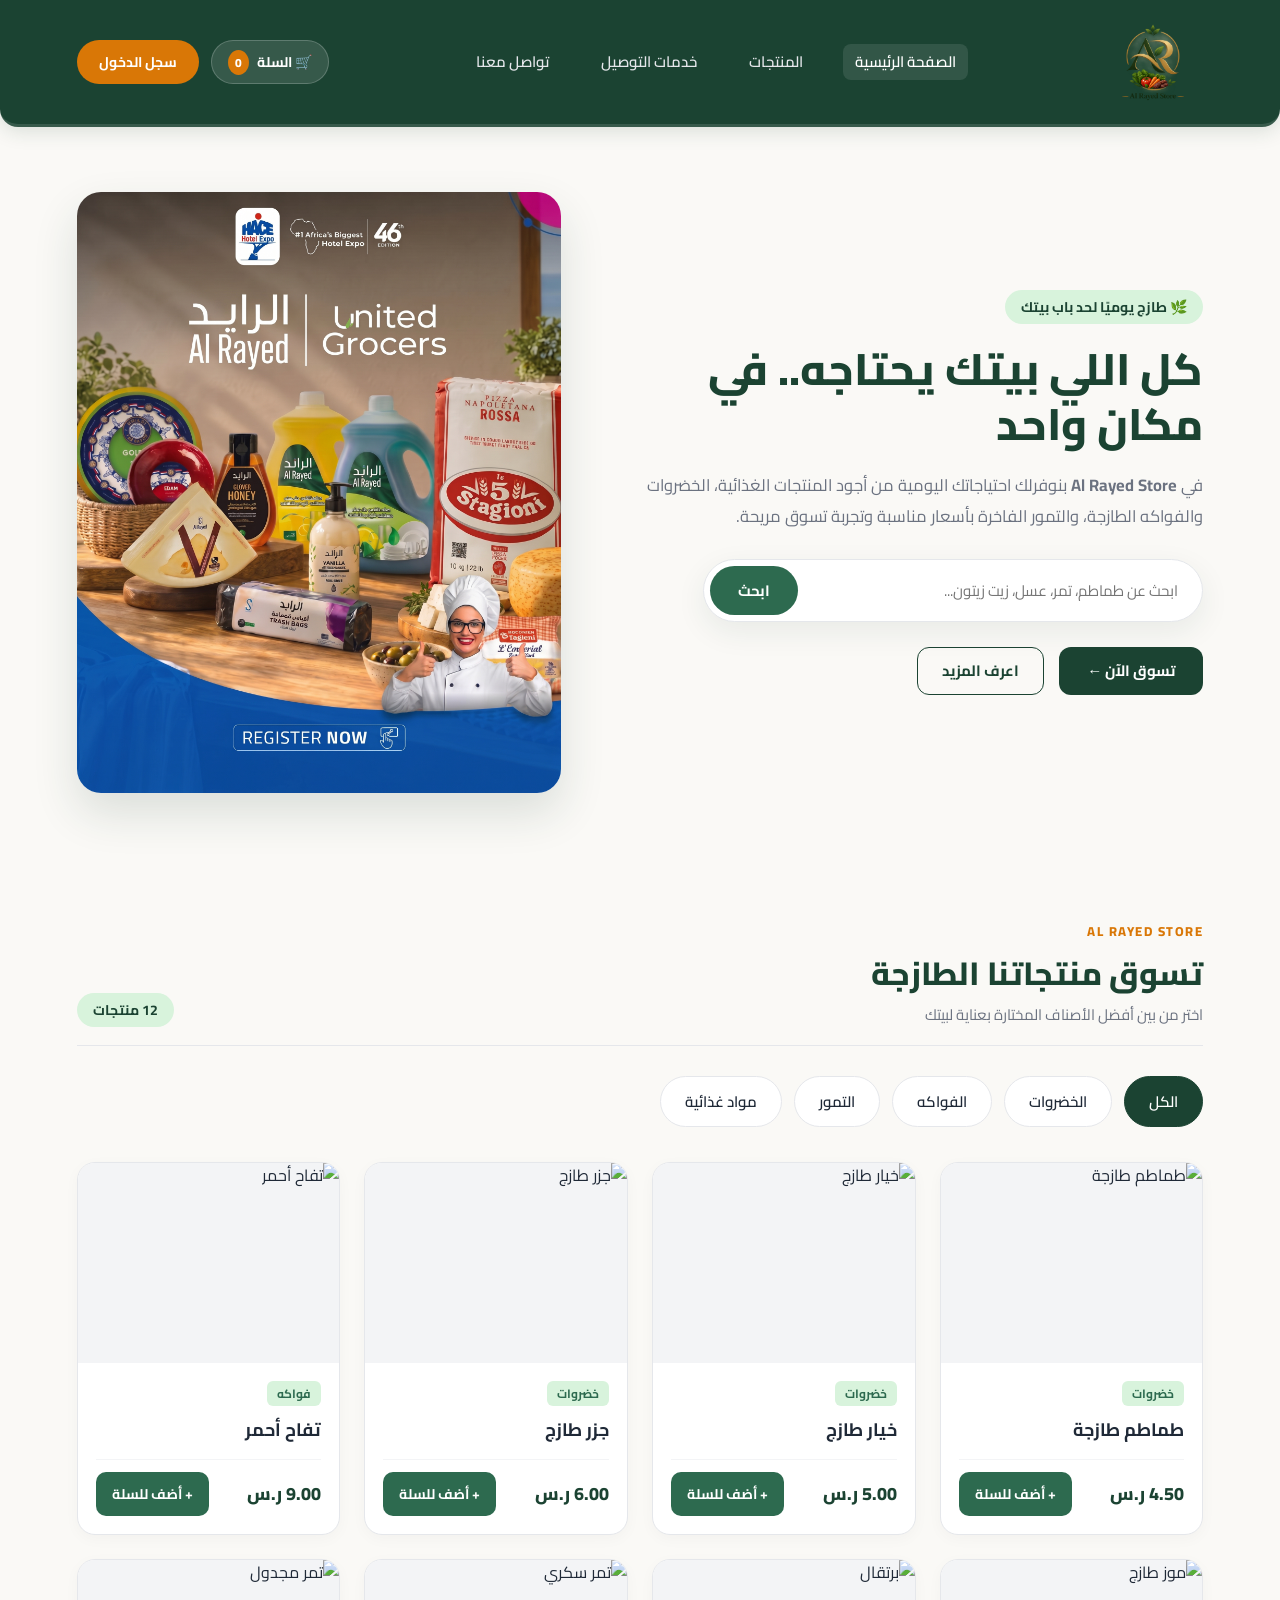
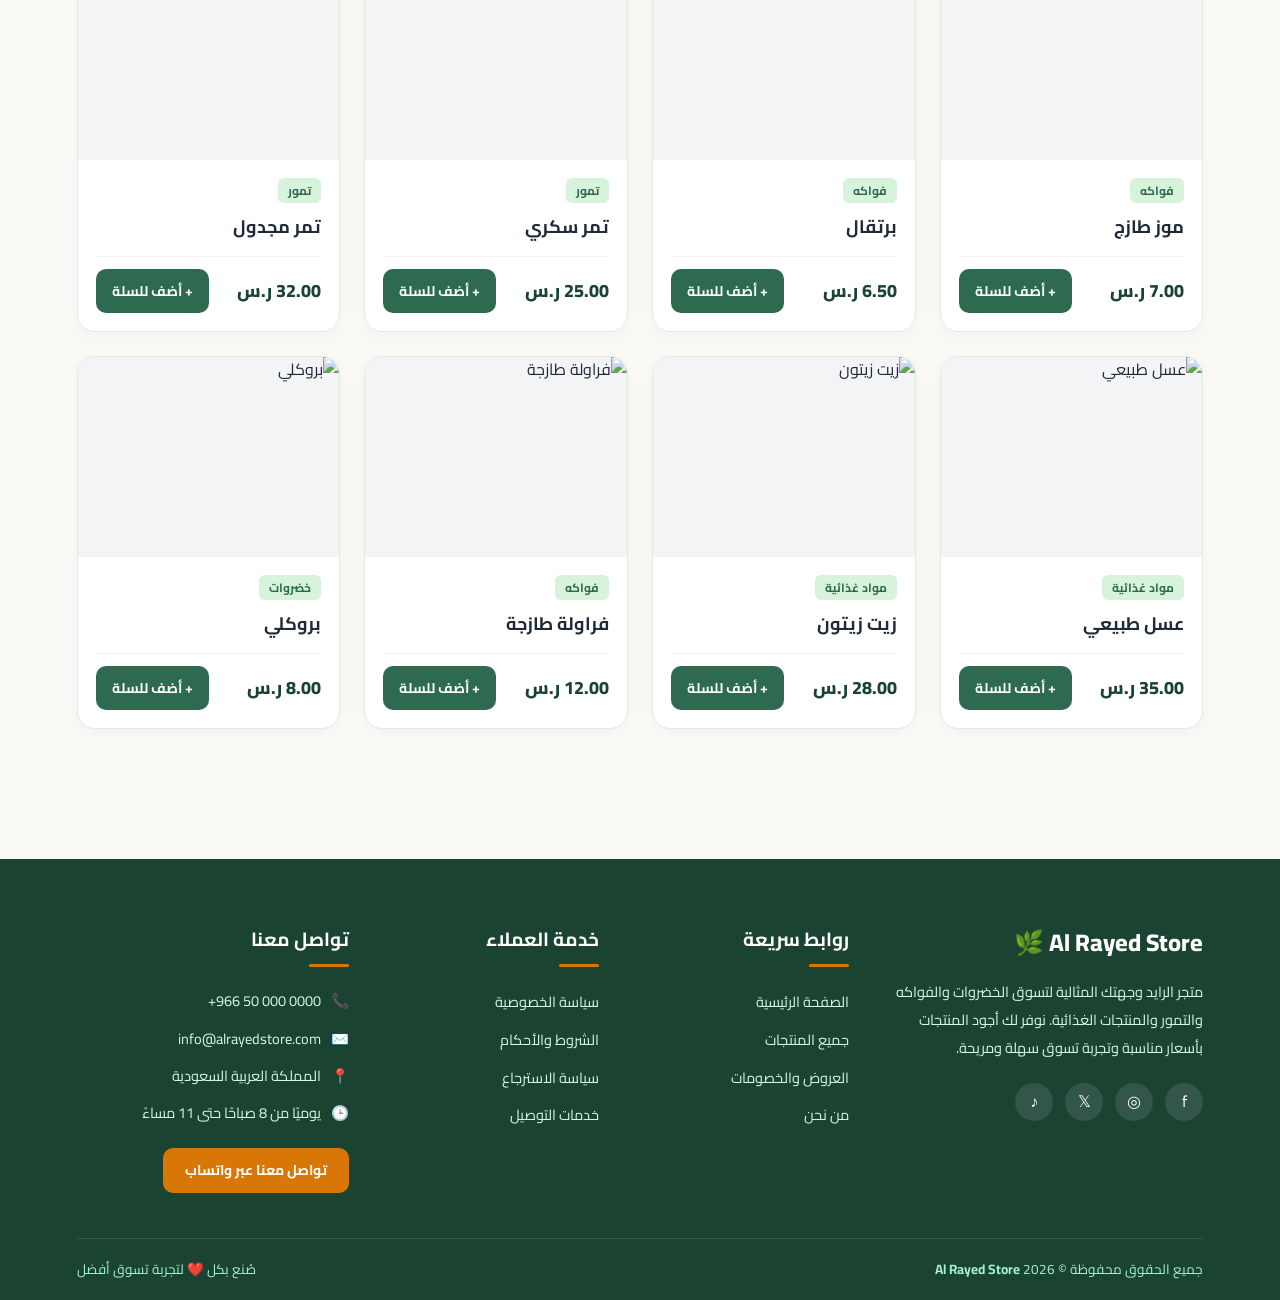
==== web alrayed/index.html @ d0a4410a "Add files via upload" ====
<!DOCTYPE html>
<html lang="ar" dir="rtl">
<head>
    <meta charset="UTF-8">
    <meta name="viewport" content="width=device-width, initial-scale=1.0">
    <title>Al Rayed Store | متجر الرايد</title>
    <link rel="preconnect" href="https://fonts.googleapis.com">
    <link rel="preconnect" href="https://fonts.gstatic.com" crossorigin>
    <link href="https://fonts.googleapis.com/css2?family=Cairo:wght@400;600;700;800&display=swap" rel="stylesheet">
    <link rel="stylesheet" href="style.css">
</head>
<body>

    <!-- 1. الهيدر العلوي -->
    <header class="header">
        <a href="#" class="logo-link">
            <img class="logo" src="./assets/Al Rayed Store Organic Emblem.png" alt="Al Rayed Store Logo">
        </a>

        <nav class="header-links">
            <a href="#" class="active-link">الصفحة الرئيسية</a>
            <a href="#products">المنتجات</a>
            <a href="#footer">خدمات التوصيل</a>
            <a href="#footer">تواصل معنا</a>
        </nav>

        <div class="header-actions">
            <button id="cartToggle" class="cart-nav" aria-label="سلة المشتريات">
                🛒 السلة
                <span id="cartCount">0</span>
            </button>
            <button class="login-btn">سجل الدخول</button>
        </div>
    </header>

    <!-- 2. قسم الواجهة الرئيسية (Hero Section) -->
    <section class="hero-section" id="home">
        <div class="hero-text">
            <span class="hero-badge">🌿 طازج يوميًا لحد باب بيتك</span>
            <h1>كل اللي بيتك يحتاجه.. في مكان واحد</h1>
            <p>
                في <strong>Al Rayed Store</strong> بنوفرلك احتياجاتك اليومية من أجود المنتجات الغذائية، الخضروات والفواكه الطازجة، والتمور الفاخرة بأسعار مناسبة وتجربة تسوق مريحة.
            </p>

            <!-- شريط البحث الرئيسي -->
            <div class="search-box">
                <input type="search" id="searchInput" placeholder="ابحث عن طماطم، تمر، عسل، زيت زيتون...">
                <button id="searchBtn">ابحث</button>
            </div>

            <div class="hero-buttons">
                <a href="#products" class="shop-now-btn">تسوق الآن ←</a>
                <a href="#footer" class="learn-more-btn">اعرف المزيد</a>
            </div>
        </div>

        <div class="hero-image-container">
            <img class="hero-image" src="assets/Gemini_Generated_Image_r53638r53638r536 - Copy.jpg" alt="منتجات متجر الرايد">
        </div>
    </section>

    <!-- 3. قسم المنتجات -->
    <section class="products-section" id="products">
        <div class="section-heading">
            <div>
                <span class="small-title">AL RAYED STORE</span>
                <h2>تسوق منتجاتنا الطازجة</h2>
                <p>اختر من بين أفضل الأصناف المختارة بعناية لبيتك</p>
            </div>
            <span class="products-total" id="productsTotal"></span>
        </div>

        <!-- أزرار التصنيفات -->
        <div class="categories" id="categories">
            <button class="category-btn active" data-category="all">الكل</button>
            <button class="category-btn" data-category="vegetables">الخضروات</button>
            <button class="category-btn" data-category="fruits">الفواكه</button>
            <button class="category-btn" data-category="dates">التمور</button>
            <button class="category-btn" data-category="food">مواد غذائية</button>
        </div>

        <!-- شبكة المنتجات (تُملأ تلقائيًا عبر JS) -->
        <div class="products-grid" id="productsGrid"></div>
    </section>

    <!-- 4. سلة المشتريات الجانبية (Cart Drawer) -->
    <div class="cart-overlay" id="cartOverlay"></div>

    <aside class="cart-drawer" id="cartDrawer">
        <div class="cart-header">
            <h2>🛒 سلة المشتريات</h2>
            <button id="closeCart" class="close-cart" aria-label="إغلاق السلة">✕</button>
        </div>

        <div class="cart-items" id="cartItems"></div>

        <div class="cart-footer">
            <div class="total-row">
                <span>الإجمالي:</span>
                <strong id="cartTotal">0.00 ر.س</strong>
            </div>
            <button class="checkout-btn" id="checkoutBtn">إتمام الطلب</button>
            <button class="continue-btn" id="continueShopping">مواصلة التسوق</button>
        </div>
    </aside>

    <!-- إشعار الإضافة للسلة -->
    <div class="toast" id="toast"></div>

    <!-- 5. الفوتر -->
    <footer class="main-footer" id="footer">
        <div class="footer-container">
            <div class="footer-column footer-about">
                <h2 class="footer-logo">Al Rayed Store <span>🌿</span></h2>
                <p>
                    متجر الرايد وجهتك المثالية لتسوق الخضروات والفواكه والتمور والمنتجات الغذائية. نوفر لك أجود المنتجات بأسعار مناسبة وتجربة تسوق سهلة ومريحة.
                </p>
                <div class="footer-social">
                    <a href="#" aria-label="Facebook">f</a>
                    <a href="#" aria-label="Instagram">◎</a>
                    <a href="#" aria-label="X">𝕏</a>
                    <a href="#" aria-label="TikTok">♪</a>
                </div>
            </div>

            <div class="footer-column">
                <h3>روابط سريعة</h3>
                <ul>
                    <li><a href="#home">الصفحة الرئيسية</a></li>
                    <li><a href="#products">جميع المنتجات</a></li>
                    <li><a href="#products">العروض والخصومات</a></li>
                    <li><a href="#footer">من نحن</a></li>
                </ul>
            </div>

            <div class="footer-column">
                <h3>خدمة العملاء</h3>
                <ul>
                    <li><a href="#">سياسة الخصوصية</a></li>
                    <li><a href="#">الشروط والأحكام</a></li>
                    <li><a href="#">سياسة الاسترجاع</a></li>
                    <li><a href="#">خدمات التوصيل</a></li>
                </ul>
            </div>

            <div class="footer-column footer-contact">
                <h3>تواصل معنا</h3>
                <p><span>📞</span> <a href="tel:+966500000000" dir="ltr">+966 50 000 0000</a></p>
                <p><span>✉️</span> <a href="mailto:info@alrayedstore.com">info@alrayedstore.com</a></p>
                <p><span>📍</span> المملكة العربية السعودية</p>
                <p><span>🕒</span> يوميًا من 8 صباحًا حتى 11 مساءً</p>
                <a class="whatsapp-btn" href="https://wa.me/966500000000" target="_blank" rel="noopener noreferrer">
                    تواصل معنا عبر واتساب
                </a>
            </div>
        </div>

        <div class="footer-bottom">
            <p>جميع الحقوق محفوظة © 2026 <strong>Al Rayed Store</strong></p>
            <p>صُنع بكل ❤️ لتجربة تسوق أفضل</p>
        </div>
    </footer>

    <script src="script.js"></script>
</body>
</html>
---- web alrayed/style.css ----
/* =====================================
   AL RAYED STORE - PREMIUM THEME
   Colors: Deep Olive & Emerald + Warm Off-White + Gold Accent
===================================== */

:root {
    --primary-dark: #1B4332;      /* أخضر زيتي غامق فخم */
    --primary-main: #2D6A4F;      /* أخضر زيتي متوسط */
    --primary-light: #D8F3DC;     /* أخضر ناعم للخلفيات الخفيفة */
    --accent-gold: #D97706;       /* ذهبي عسلي للأزرار المميزة */
    --accent-gold-hover: #B45309;
    --bg-page: #FAF9F6;           /* أوف وايت دافي ونضيف */
    --bg-card: #FFFFFF;           /* أبيض نقي للكروت */
    --text-dark: #1F2937;         /* رمادي فحمي للنصوص */
    --text-muted: #6B7280;        /* رمادي هادي للوصف */
    --border-light: #E5E7EB;
}

* {
    font-family: 'Cairo', sans-serif;
    box-sizing: border-box;
    margin: 0;
    padding: 0;
}

html {
    scroll-behavior: smooth;
    overflow-x: hidden;
}

body {
    background-color: var(--bg-page);
    color: var(--text-dark);
    overflow-x: hidden;
    line-height: 1.6;
}

/* =====================================
   1. HEADER
===================================== */

.header {
    position: sticky;
    top: 0;
    z-index: 900;
    background-color: var(--primary-dark);
    display: flex;
    justify-content: space-between;
    align-items: center;
    padding: 12px 6%;
    box-shadow: 0 4px 20px rgba(27, 67, 50, 0.15);
    border-radius: 0 0 18px 18px;
    border-bottom: 3px solid rgba(255, 255, 255, 0.12);
}

.logo {
    width: 100px;
    height: auto;
    display: block;
    object-fit: contain;
    transition: transform 0.3s ease;
}

.logo:hover {
    transform: scale(1.04);
}

.header-links {
    display: flex;
    align-items: center;
    gap: 28px;
}

.header-links a {
    color: #E5E7EB;
    text-decoration: none;
    font-size: 15px;
    font-weight: 600;
    padding: 6px 12px;
    border-radius: 8px;
    transition: all 0.3s ease;
}

.header-links a:hover,
.header-links a.active-link {
    color: #FFFFFF;
    background-color: rgba(255, 255, 255, 0.1);
}

.header-actions {
    display: flex;
    align-items: center;
    gap: 12px;
}

.cart-nav {
    background-color: rgba(255, 255, 255, 0.12);
    color: #FFFFFF;
    border: 1px solid rgba(255, 255, 255, 0.2);
    padding: 8px 16px;
    border-radius: 50px;
    font-size: 14px;
    font-weight: 700;
    cursor: pointer;
    display: flex;
    align-items: center;
    gap: 8px;
    transition: 0.3s;
}

.cart-nav:hover {
    background-color: rgba(255, 255, 255, 0.22);
}

#cartCount {
    background-color: var(--accent-gold);
    color: #FFFFFF;
    border-radius: 50%;
    padding: 1px 7px;
    font-size: 12px;
    font-weight: 800;
}

.login-btn {
    background-color: var(--accent-gold);
    color: #FFFFFF;
    border: none;
    padding: 9px 22px;
    border-radius: 50px;
    font-size: 14px;
    font-weight: 700;
    cursor: pointer;
    transition: 0.3s;
}

.login-btn:hover {
    background-color: var(--accent-gold-hover);
    transform: translateY(-2px);
}

/* =====================================
   2. HERO SECTION
===================================== */

.hero-section {
    display: flex;
    align-items: center;
    justify-content: space-between;
    gap: 50px;
    padding: 65px 6%;
    max-width: 1380px;
    margin: 0 auto;
}

.hero-text {
    flex: 1.1;
}

.hero-badge {
    display: inline-block;
    background-color: var(--primary-light);
    color: var(--primary-dark);
    padding: 6px 16px;
    border-radius: 50px;
    font-size: 14px;
    font-weight: 700;
    margin-bottom: 18px;
}

.hero-text h1 {
    font-size: 44px;
    font-weight: 800;
    color: var(--primary-dark);
    line-height: 1.25;
    margin-bottom: 18px;
}

.hero-text p {
    font-size: 16.5px;
    color: var(--text-muted);
    line-height: 1.85;
    margin-bottom: 28px;
    max-width: 560px;
}

/* Search Box */
.search-box {
    display: flex;
    background: var(--bg-card);
    padding: 6px;
    border-radius: 50px;
    box-shadow: 0 10px 30px rgba(27, 67, 50, 0.08);
    border: 1px solid var(--border-light);
    max-width: 500px;
    margin-bottom: 25px;
}

.search-box input {
    flex: 1;
    border: none;
    outline: none;
    padding: 10px 18px;
    font-size: 15px;
    background: transparent;
    color: var(--text-dark);
}

.search-box button {
    background-color: var(--primary-main);
    color: #FFFFFF;
    border: none;
    padding: 10px 28px;
    border-radius: 50px;
    font-size: 15px;
    font-weight: 700;
    cursor: pointer;
    transition: 0.3s;
}

.search-box button:hover {
    background-color: var(--primary-dark);
}

/* Hero Buttons */
.hero-buttons {
    display: flex;
    align-items: center;
    gap: 15px;
}

.shop-now-btn {
    background-color: var(--primary-dark);
    color: #FFFFFF;
    text-decoration: none;
    padding: 12px 28px;
    border-radius: 12px;
    font-weight: 700;
    font-size: 15px;
    transition: 0.3s;
}

.shop-now-btn:hover {
    background-color: var(--primary-main);
    transform: translateY(-2px);
}

.learn-more-btn {
    background-color: transparent;
    color: var(--primary-dark);
    border: 1.5px solid var(--primary-dark);
    text-decoration: none;
    padding: 11px 24px;
    border-radius: 12px;
    font-weight: 700;
    font-size: 15px;
    transition: 0.3s;
}

.learn-more-btn:hover {
    background-color: var(--primary-light);
}

/* Hero Image */
.hero-image-container {
    flex: 0.9;
    display: flex;
    justify-content: center;
}

.hero-image {
    width: 100%;
    max-width: 500px;
    border-radius: 24px;
    box-shadow: 0 20px 45px rgba(27, 67, 50, 0.14);
    object-fit: cover;
}

/* =====================================
   3. PRODUCTS SECTION
===================================== */

.products-section {
    padding: 60px 6%;
    max-width: 1380px;
    margin: 0 auto;
}

.section-heading {
    display: flex;
    justify-content: space-between;
    align-items: flex-end;
    margin-bottom: 30px;
    border-bottom: 1px solid var(--border-light);
    padding-bottom: 18px;
}

.small-title {
    color: var(--accent-gold);
    font-size: 13px;
    font-weight: 800;
    letter-spacing: 1.5px;
}

.section-heading h2 {
    font-size: 32px;
    font-weight: 800;
    color: var(--primary-dark);
    margin: 4px 0;
}

.section-heading p {
    color: var(--text-muted);
    font-size: 15px;
}

.products-total {
    background-color: var(--primary-light);
    color: var(--primary-dark);
    padding: 6px 16px;
    border-radius: 50px;
    font-size: 14px;
    font-weight: 700;
}

/* Categories */
.categories {
    display: flex;
    flex-wrap: wrap;
    gap: 12px;
    margin-bottom: 35px;
}

.category-btn {
    border: 1.5px solid var(--border-light);
    background: var(--bg-card);
    color: var(--text-dark);
    padding: 10px 24px;
    border-radius: 50px;
    cursor: pointer;
    font-size: 15px;
    font-weight: 600;
    transition: all 0.25s ease;
}

.category-btn:hover {
    border-color: var(--primary-main);
    color: var(--primary-main);
}

.category-btn.active {
    background: var(--primary-dark);
    border-color: var(--primary-dark);
    color: #FFFFFF;
}

/* Products Grid */
.products-grid {
    display: grid;
    grid-template-columns: repeat(4, minmax(0, 1fr));
    gap: 24px;
}

.product-card {
    background: var(--bg-card);
    border-radius: 18px;
    overflow: hidden;
    border: 1px solid var(--border-light);
    box-shadow: 0 4px 15px rgba(0, 0, 0, 0.03);
    transition: all 0.3s ease;
    display: flex;
    flex-direction: column;
}

.product-card:hover {
    transform: translateY(-6px);
    box-shadow: 0 14px 30px rgba(27, 67, 50, 0.1);
    border-color: var(--primary-light);
}

.product-image {
    height: 200px;
    background: #F3F4F6;
    overflow: hidden;
}

.product-image img {
    width: 100%;
    height: 100%;
    object-fit: cover;
    transition: transform 0.4s ease;
}

.product-card:hover .product-image img {
    transform: scale(1.06);
}

.product-info {
    padding: 18px;
    display: flex;
    flex-direction: column;
    flex: 1;
}

.product-category {
    font-size: 12px;
    font-weight: 700;
    color: var(--primary-main);
    background-color: var(--primary-light);
    align-self: flex-start;
    padding: 3px 10px;
    border-radius: 6px;
    margin-bottom: 10px;
}

.product-info h3 {
    font-size: 18px;
    font-weight: 700;
    color: var(--text-dark);
    margin-bottom: 14px;
}

.product-bottom {
    margin-top: auto;
    display: flex;
    justify-content: space-between;
    align-items: center;
    gap: 10px;
    padding-top: 12px;
    border-top: 1px solid #F3F4F6;
}

.product-price {
    color: var(--primary-dark);
    font-size: 18px;
    font-weight: 800;
}

.add-cart-btn {
    background: var(--primary-main);
    color: #FFFFFF;
    border: none;
    padding: 9px 16px;
    border-radius: 10px;
    font-size: 14px;
    font-weight: 700;
    cursor: pointer;
    transition: 0.25s;
}

.add-cart-btn:hover {
    background: var(--accent-gold);
}

.no-products {
    grid-column: 1 / -1;
    text-align: center;
    padding: 50px;
    background: var(--bg-card);
    border-radius: 16px;
    color: var(--text-muted);
    font-size: 17px;
}

/* =====================================
   4. SHOPPING CART DRAWER
===================================== */

.cart-overlay {
    position: fixed;
    inset: 0;
    background: rgba(17, 24, 39, 0.5);
    backdrop-filter: blur(2px);
    z-index: 999;
    opacity: 0;
    visibility: hidden;
    transition: 0.3s;
}

.cart-overlay.show {
    opacity: 1;
    visibility: visible;
}

.cart-drawer {
    position: fixed;
    top: 0;
    right: -450px;
    width: 400px;
    max-width: 92%;
    height: 100vh;
    background: var(--bg-card);
    z-index: 1000;
    display: flex;
    flex-direction: column;
    transition: 0.35s ease;
    box-shadow: -8px 0 30px rgba(0, 0, 0, 0.15);
}

.cart-drawer.open {
    right: 0;
}

.cart-header {
    display: flex;
    justify-content: space-between;
    align-items: center;
    padding: 20px 24px;
    background-color: var(--primary-dark);
    color: #FFFFFF;
}

.cart-header h2 {
    font-size: 20px;
    font-weight: 700;
}

.close-cart {
    border: none;
    background: rgba(255, 255, 255, 0.15);
    color: #FFFFFF;
    width: 34px;
    height: 34px;
    border-radius: 50%;
    cursor: pointer;
    font-size: 16px;
    transition: 0.2s;
}

.close-cart:hover {
    background: rgba(255, 255, 255, 0.3);
}

.cart-items {
    flex: 1;
    overflow-y: auto;
    padding: 20px;
}

.empty-cart {
    text-align: center;
    padding: 80px 15px;
    color: var(--text-muted);
}

.empty-cart h3 {
    font-size: 45px;
    margin-bottom: 10px;
}

.cart-item {
    display: flex;
    align-items: center;
    gap: 14px;
    padding: 14px 0;
    border-bottom: 1px solid var(--border-light);
}

.cart-item img {
    width: 68px;
    height: 68px;
    object-fit: cover;
    border-radius: 12px;
}

.cart-item-info {
    flex: 1;
}

.cart-item-info h4 {
    font-size: 15px;
    color: var(--text-dark);
    margin-bottom: 4px;
}

.cart-item-info strong {
    color: var(--primary-main);
    font-size: 15px;
}

.quantity-controls {
    display: flex;
    align-items: center;
    gap: 10px;
    margin-top: 8px;
}

.quantity-controls button {
    border: none;
    background: var(--primary-light);
    color: var(--primary-dark);
    width: 28px;
    height: 28px;
    border-radius: 8px;
    cursor: pointer;
    font-weight: 800;
    transition: 0.2s;
}

.quantity-controls button:hover {
    background: var(--primary-main);
    color: #FFFFFF;
}

.remove-item {
    border: none;
    color: #EF4444;
    background: #FEE2E2;
    width: 30px;
    height: 30px;
    border-radius: 8px;
    cursor: pointer;
    font-size: 14px;
    transition: 0.2s;
}

.remove-item:hover {
    background: #EF4444;
    color: #FFFFFF;
}

.cart-footer {
    padding: 20px 24px;
    border-top: 1px solid var(--border-light);
    background-color: var(--bg-page);
}

.total-row {
    display: flex;
    justify-content: space-between;
    font-size: 18px;
    margin-bottom: 16px;
}

.total-row strong {
    color: var(--primary-dark);
    font-weight: 800;
}

.checkout-btn,
.continue-btn {
    width: 100%;
    padding: 13px;
    border: none;
    border-radius: 12px;
    cursor: pointer;
    font-size: 15px;
    font-weight: 700;
    transition: 0.25s;
}

.checkout-btn {
    background: var(--primary-dark);
    color: #FFFFFF;
    margin-bottom: 10px;
}

.checkout-btn:hover {
    background: var(--primary-main);
}

.continue-btn {
    background: #E5E7EB;
    color: var(--text-dark);
}

.continue-btn:hover {
    background: #D1D5DB;
}

/* =====================================
   5. TOAST NOTIFICATION
===================================== */

.toast {
    position: fixed;
    bottom: 25px;
    right: 25px;
    background: var(--primary-dark);
    color: #FFFFFF;
    padding: 14px 24px;
    border-radius: 12px;
    font-weight: 600;
    box-shadow: 0 10px 25px rgba(0, 0, 0, 0.2);
    z-index: 2000;
    opacity: 0;
    transform: translateY(20px);
    transition: 0.3s;
    pointer-events: none;
}

.toast.show {
    opacity: 1;
    transform: translateY(0);
}

/* =====================================
   6. FOOTER
===================================== */

.main-footer {
    background: var(--primary-dark);
    color: #FFFFFF;
    padding: 65px 6% 0;
    margin-top: 70px;
}

.footer-container {
    display: grid;
    grid-template-columns: 1.5fr 1fr 1fr 1.3fr;
    gap: 40px;
    padding-bottom: 45px;
    max-width: 1380px;
    margin: 0 auto;
}

.footer-column h3 {
    font-size: 19px;
    font-weight: 700;
    margin-bottom: 22px;
}

.footer-column h3::after {
    content: "";
    display: block;
    width: 40px;
    height: 3px;
    background: var(--accent-gold);
    margin-top: 10px;
    border-radius: 5px;
}

.footer-logo {
    font-size: 24px;
    font-weight: 800;
    margin-bottom: 16px;
}

.footer-about p {
    color: #D1FAE5;
    line-height: 1.9;
    font-size: 14.5px;
    max-width: 330px;
}

.footer-column ul {
    list-style: none;
}

.footer-column ul li {
    margin-bottom: 12px;
}

.footer-column ul li a {
    color: #D1FAE5;
    text-decoration: none;
    font-size: 14.5px;
    transition: 0.25s;
}

.footer-column ul li a:hover {
    color: var(--accent-gold);
    padding-right: 6px;
}

.footer-contact p {
    display: flex;
    align-items: center;
    gap: 10px;
    color: #D1FAE5;
    font-size: 14.5px;
    margin-bottom: 14px;
}

.footer-contact a {
    color: #D1FAE5;
    text-decoration: none;
}

.footer-contact a:hover {
    color: var(--accent-gold);
}

.whatsapp-btn {
    display: inline-block;
    background: var(--accent-gold);
    color: #FFFFFF !important;
    padding: 11px 22px;
    border-radius: 10px;
    margin-top: 10px;
    font-size: 14px;
    font-weight: 700;
    transition: 0.3s;
}

.whatsapp-btn:hover {
    background: var(--accent-gold-hover);
    transform: translateY(-2px);
}

.footer-social {
    display: flex;
    gap: 12px;
    margin-top: 22px;
}

.footer-social a {
    width: 38px;
    height: 38px;
    background: rgba(255, 255, 255, 0.1);
    border-radius: 50%;
    display: flex;
    justify-content: center;
    align-items: center;
    color: #FFFFFF;
    font-size: 16px;
    text-decoration: none;
    transition: 0.3s;
}

.footer-social a:hover {
    background: var(--accent-gold);
    transform: translateY(-3px);
}

.footer-bottom {
    border-top: 1px solid rgba(255, 255, 255, 0.12);
    padding: 20px 0;
    display: flex;
    justify-content: space-between;
    align-items: center;
    flex-wrap: wrap;
    gap: 10px;
    max-width: 1380px;
    margin: 0 auto;
}

.footer-bottom p {
    color: #A7F3D0;
    font-size: 13.5px;
}

/* =====================================
   7. RESPONSIVE DESIGN (TABLET & MOBILE)
===================================== */

@media (max-width: 1024px) {
    .products-grid {
        grid-template-columns: repeat(3, minmax(0, 1fr));
    }

    .hero-text h1 {
        font-size: 36px;
    }
}

@media (max-width: 768px) {
    .header {
        flex-wrap: wrap;
        padding: 12px 4%;
        gap: 12px;
    }

    .header-links {
        order: 3;
        width: 100%;
        justify-content: center;
        gap: 10px;
        border-top: 1px solid rgba(255, 255, 255, 0.1);
        padding-top: 10px;
    }

    .header-links a {
        font-size: 13px;
        padding: 5px 8px;
    }

    .hero-section {
        flex-direction: column;
        text-align: center;
        padding: 40px 5%;
        gap: 30px;
    }

    .hero-text h1 {
        font-size: 30px;
    }

    .hero-text p {
        margin: 0 auto 24px;
    }

    .search-box {
        margin: 0 auto 22px;
    }

    .hero-buttons {
        justify-content: center;
    }

    .section-heading {
        flex-direction: column;
        align-items: flex-start;
        gap: 12px;
    }

    .products-grid {
        grid-template-columns: repeat(2, minmax(0, 1fr));
        gap: 14px;
    }

    .product-image {
        height: 150px;
    }

    .product-info {
        padding: 12px;
    }

    .product-bottom {
        flex-direction: column;
        align-items: stretch;
    }

    .add-cart-btn {
        width: 100%;
        text-align: center;
    }

    .footer-container {
        grid-template-columns: 1fr;
        gap: 30px;
    }

    .footer-bottom {
        flex-direction: column;
        text-align: center;
    }
}

@media (max-width: 400px) {
    .products-grid {
        grid-template-columns: 1fr;
    }
}
/* =====================================
   تظبيط الهيدر على الموبايل (Mobile Header Fix)
===================================== */

@media (max-width: 768px) {
    .header {
        display: flex;
        flex-wrap: wrap;
        justify-content: space-between;
        align-items: center;
        padding: 10px 4%;
        gap: 10px;
    }

    /* 1. اللوجو على اليمين في نفس السطر */
    .logo-link {
        order: 1;
    }

    .logo {
        width: 55px; /* تصغير اللوجو للموبايل */
    }

    /* 2. السلة وزرار الدخول على الشمال في نفس السطر */
    .header-actions {
        order: 2;
        display: flex;
        align-items: center;
        gap: 8px;
    }

    .cart-nav {
        padding: 6px 12px;
        font-size: 13px;
    }

    .login-btn {
        padding: 7px 14px;
        font-size: 13px;
    }

    /* 3. شريط الروابط في سطر واحد نظيف تحتهم */
    .header-links {
        order: 3;
        width: 100%;
        display: flex;
        justify-content: space-between;
        align-items: center;
        gap: 4px;
        border-top: 1px solid rgba(255, 255, 255, 0.12);
        padding-top: 8px;
    }

    .header-links a {
        font-size: 12px;
        padding: 5px 8px;
        white-space: nowrap; /* يمنع نزول الكلمة على سطرين */
    }
}
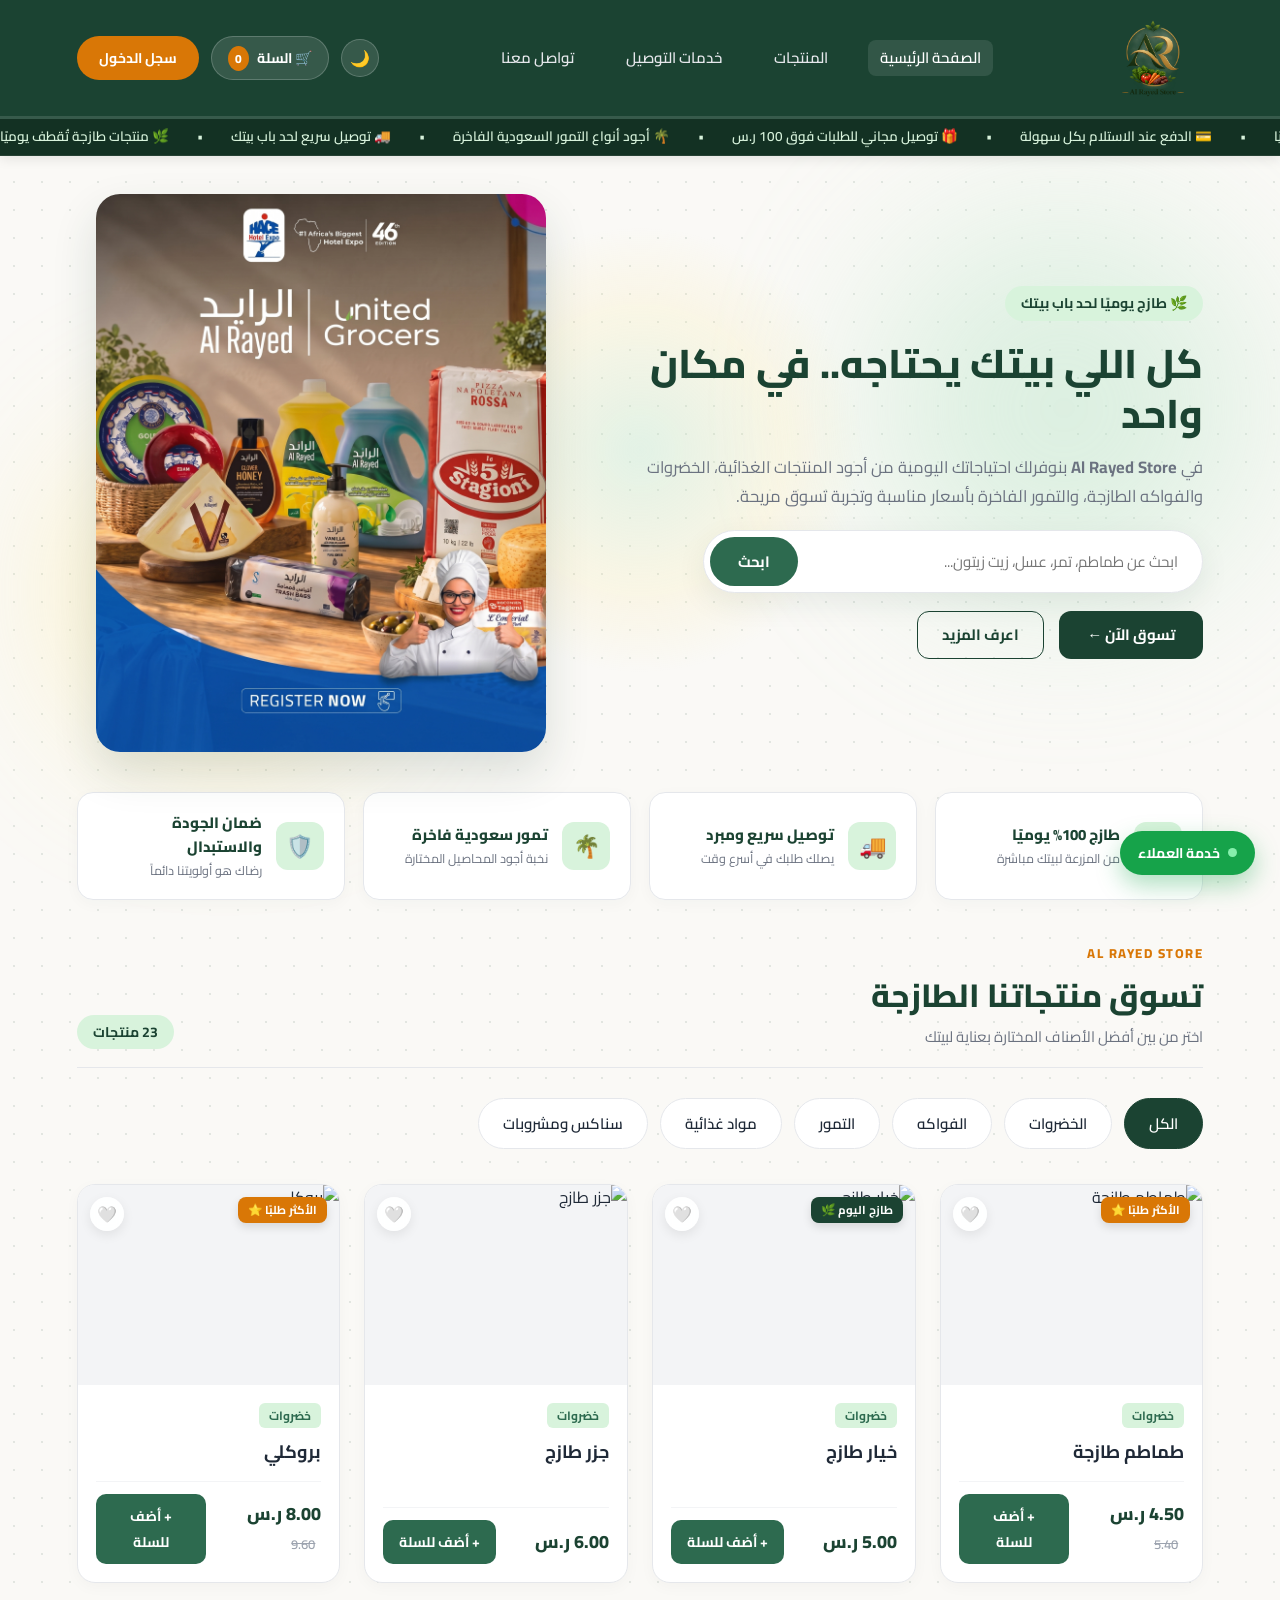
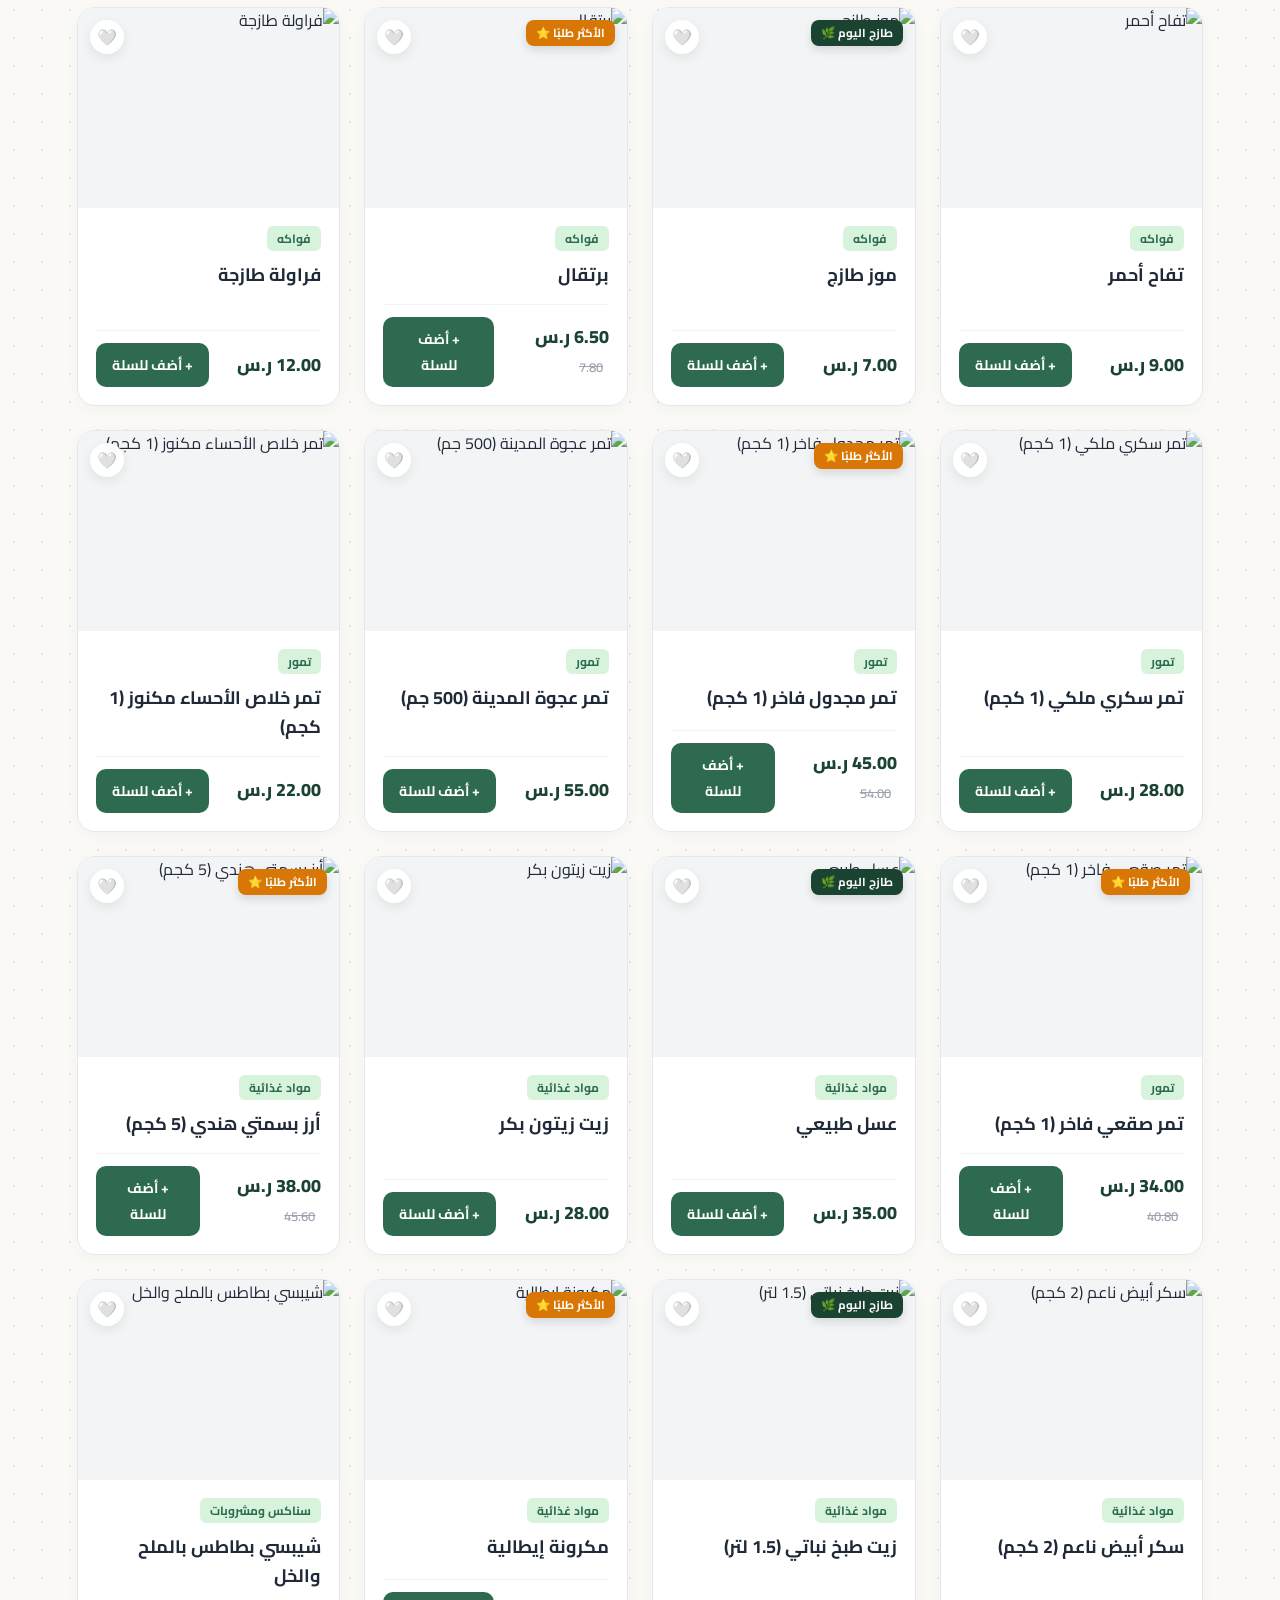
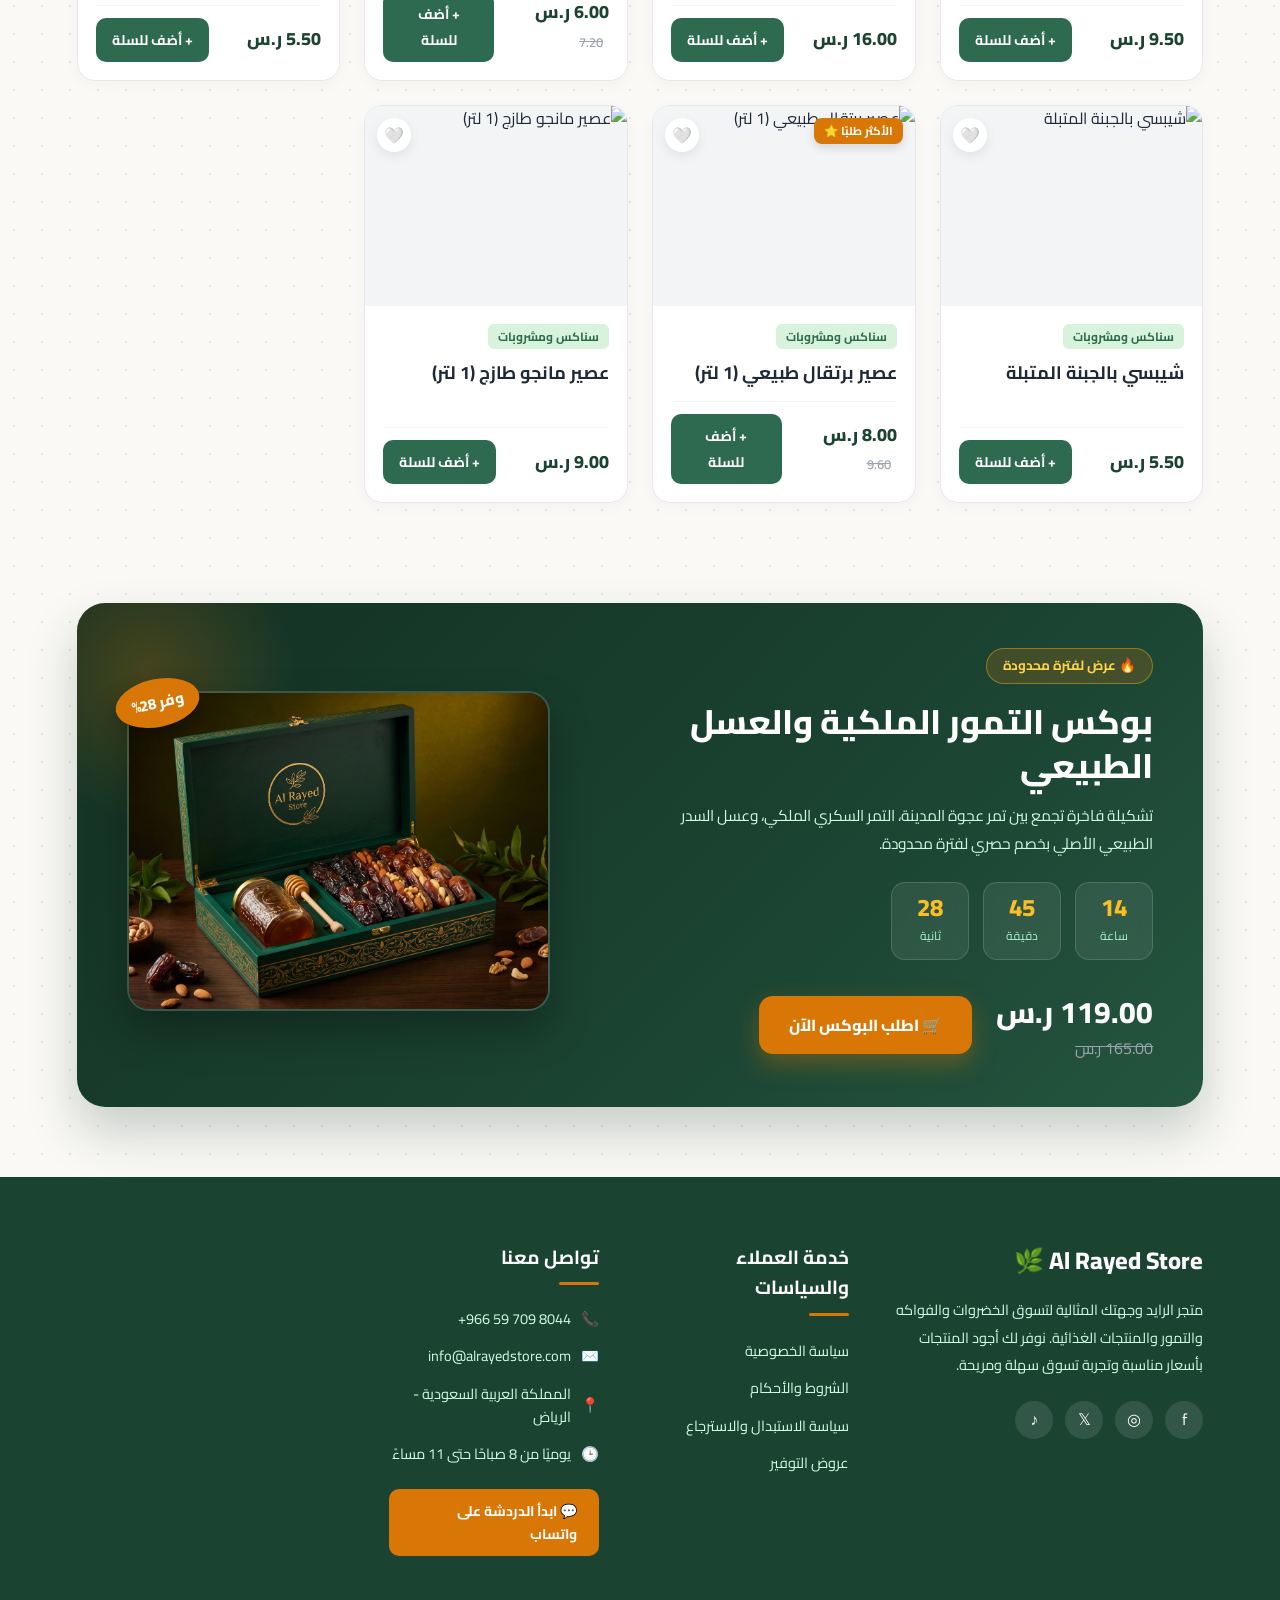
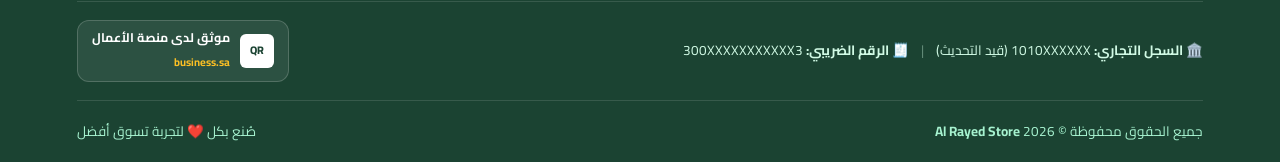
==== commit 66d5d113: "Add files via upload" ====
--- a/web alrayed/index.html
+++ b/web alrayed/index.html
@@ -8,8 +8,29 @@
     <link rel="preconnect" href="https://fonts.gstatic.com" crossorigin>
     <link href="https://fonts.googleapis.com/css2?family=Cairo:wght@400;600;700;800&display=swap" rel="stylesheet">
     <link rel="stylesheet" href="style.css">
+    <link rel="icon" type="image/png" href="./assets/Al Rayed Store Organic Emblem.png">
 </head>
 <body>
+
+    <!-- شاشة التحميل الفخمة (Luxury Brand Preloader) -->
+    <div class="page-loader" id="pageLoader">
+        <div class="loader-content">
+            <div class="loader-logo-ring">
+                <div class="ring-outer"></div>
+                <div class="ring-inner"></div>
+                <img src="./assets/Al Rayed Store Organic Emblem.png" alt="Al Rayed Store">
+            </div>
+
+            <div class="loader-brand">
+                <h3>AL RAYED STORE</h3>
+                <span>نخبة المنتجات الطازجة والتمور الفاخرة 🌿</span>
+            </div>
+
+            <div class="loader-progress-track">
+                <div class="loader-progress-fill"></div>
+            </div>
+        </div>
+    </div>
 
     <!-- 1. الهيدر العلوي -->
     <header class="header">
@@ -32,6 +53,32 @@
             <button class="login-btn">سجل الدخول</button>
         </div>
     </header>
+
+    <!-- شريط المميزات المتحرك (Marquee Ticker) -->
+    <div class="marquee-bar">
+        <div class="marquee-track">
+            <span>🌿 منتجات طازجة تُقطف يوميًا</span>
+            <span>•</span>
+            <span>🚚 توصيل سريع لحد باب بيتك</span>
+            <span>•</span>
+            <span>🌴 أجود أنواع التمور السعودية الفاخرة</span>
+            <span>•</span>
+            <span>🎁 توصيل مجاني للطلبات فوق 100 ر.س</span>
+            <span>•</span>
+            <span>💳 الدفع عند الاستلام بكل سهولة</span>
+            <span>•</span>
+            <span>🌿 منتجات طازجة تُقطف يوميًا</span>
+            <span>•</span>
+            <span>🚚 توصيل سريع لحد باب بيتك</span>
+            <span>•</span>
+            <span>🌴 أجود أنواع التمور السعودية الفاخرة</span>
+            <span>•</span>
+            <span>🎁 توصيل مجاني للطلبات فوق 100 ر.س</span>
+            <span>•</span>
+            <span>💳 الدفع عند الاستلام بكل سهولة</span>
+            <span>•</span>
+        </div>
+    </div>
 
     <!-- 2. قسم الواجهة الرئيسية (Hero Section) -->
     <section class="hero-section" id="home">
@@ -59,6 +106,38 @@
         </div>
     </section>
 
+    <!-- شريط مميزات الثقة (Trust Badges) -->
+    <section class="trust-bar">
+        <div class="trust-item">
+            <span class="trust-icon">🌿</span>
+            <div>
+                <h4>طازج 100% يوميًا</h4>
+                <p>من المزرعة لبيتك مباشرة</p>
+            </div>
+        </div>
+        <div class="trust-item">
+            <span class="trust-icon">🚚</span>
+            <div>
+                <h4>توصيل سريع ومبرد</h4>
+                <p>يصلك طلبك في أسرع وقت</p>
+            </div>
+        </div>
+        <div class="trust-item">
+            <span class="trust-icon">🌴</span>
+            <div>
+                <h4>تمور سعودية فاخرة</h4>
+                <p>نخبة أجود المحاصيل المختارة</p>
+            </div>
+        </div>
+        <div class="trust-item">
+            <span class="trust-icon">🛡️</span>
+            <div>
+                <h4>ضمان الجودة والاستبدال</h4>
+                <p>رضاك هو أولويتنا دائماً</p>
+            </div>
+        </div>
+    </section>
+
     <!-- 3. قسم المنتجات -->
     <section class="products-section" id="products">
         <div class="section-heading">
@@ -77,10 +156,55 @@
             <button class="category-btn" data-category="fruits">الفواكه</button>
             <button class="category-btn" data-category="dates">التمور</button>
             <button class="category-btn" data-category="food">مواد غذائية</button>
+            <button class="category-btn" data-category="snacks">سناكس ومشروبات</button>
         </div>
 
         <!-- شبكة المنتجات (تُملأ تلقائيًا عبر JS) -->
         <div class="products-grid" id="productsGrid"></div>
+    </section>
+
+    <!-- قسم عروض التوفير الحصرية (Dark Luxury Deal Section) -->
+    <section class="deals-section reveal" id="deals">
+        <div class="deals-container">
+            <div class="deals-text">
+                <span class="deal-badge">🔥 عرض لفترة محدودة</span>
+                <h2>بوكس التمور الملكية والعسل الطبيعي</h2>
+                <p>
+                    تشكيلة فاخرة تجمع بين تمر عجوة المدينة، التمر السكري الملكي، وعسل السدر الطبيعي الأصلي بخصم حصري لفترة محدودة.
+                </p>
+
+                <!-- العداد التنازلي الحي -->
+                <div class="countdown-box" id="countdownBox">
+                    <div class="time-unit">
+                        <strong id="hoursVal">14</strong>
+                        <span>ساعة</span>
+                    </div>
+                    <div class="time-unit">
+                        <strong id="minsVal">45</strong>
+                        <span>دقيقة</span>
+                    </div>
+                    <div class="time-unit">
+                        <strong id="secsVal">30</strong>
+                        <span>ثانية</span>
+                    </div>
+                </div>
+
+                <div class="deal-price-row">
+                    <div class="deal-prices">
+                        <span class="deal-new-price">119.00 ر.س</span>
+                        <span class="deal-old-price">165.00 ر.س</span>
+                    </div>
+                    <button class="deal-order-btn" id="orderDealBtn">
+                        🛒 اطلب البوكس الآن
+                    </button>
+                </div>
+            </div>
+
+            <div class="deals-image">
+                <img src="assets/Gemini_Generated_Image_n1teven1teven1te.png" alt="بوكس التمور الملكية والعسل الطبيعي">
+                <div class="discount-sticker">وفر 28%</div>
+            </div>
+        </div>
     </section>
 
     <!-- 4. سلة المشتريات الجانبية (Cart Drawer) -->
@@ -92,20 +216,68 @@
             <button id="closeCart" class="close-cart" aria-label="إغلاق السلة">✕</button>
         </div>
 
+        <!-- مكان عرض المنتجات داخل السلة -->
         <div class="cart-items" id="cartItems"></div>
 
+        <!-- فوتر السلة -->
         <div class="cart-footer">
+            <div class="free-shipping-box">
+                <p id="shippingText">أضف منتجات بقيمة <strong>100.00 ر.س</strong> للحصول على توصيل مجاني 🚚</p>
+                <div class="shipping-bar">
+                    <div class="shipping-progress" id="shippingProgress"></div>
+                </div>
+            </div>
+<!-- خانة كود الخصم (Promo Code) -->
+            <div class="promo-box">
+                <input type="text" id="promoInput" placeholder="عندك كود خصم؟ جرب RAYED10">
+                <button type="button" id="applyPromoBtn">تطبيق</button>
+            </div>
+            <p class="promo-msg" id="promoMsg" style="display: none;"></p>
+            
+            
             <div class="total-row">
                 <span>الإجمالي:</span>
                 <strong id="cartTotal">0.00 ر.س</strong>
             </div>
-            <button class="checkout-btn" id="checkoutBtn">إتمام الطلب</button>
-            <button class="continue-btn" id="continueShopping">مواصلة التسوق</button>
+
+            <div class="checkout-fields" id="checkoutFields" style="display: none;">
+                <input type="text" id="customerName" placeholder="الاسم بالكامل" required>
+                <input type="tel" id="customerPhone" placeholder="رقم الجوال (05xxxxxxxx)" required>
+                <input type="text" id="customerAddress" placeholder="المدينة / الحي / العنوان" required>
+
+                <!-- اختيار طريقة الدفع -->
+                <div class="payment-methods">
+                    <label class="payment-label">طريقة الدفع المفضلة:</label>
+                    <div class="payment-options">
+                        <label class="pay-option active">
+                            <input type="radio" name="paymentMethod" value="الدفع عند الاستلام 💵" checked>
+                            <span>💵 عند الاستلام</span>
+                        </label>
+                        <label class="pay-option">
+                            <input type="radio" name="paymentMethod" value="تحويل بنكي (مدى) 💳">
+                            <span>💳 تحويل بنكي</span>
+                        </label>
+                        <label class="pay-option">
+                            <input type="radio" name="paymentMethod" value="محفظة STC Pay 📱">
+                            <span>📱 STC Pay</span>
+                        </label>
+                    </div>
+
+                    <!-- تفاصيل التحويل -->
+                    <div class="transfer-info-box" id="transferInfoBox" style="display: none;">
+                        <p id="transferDetailsText"></p>
+                    </div>
+                </div>
+            </div>
+
+            <button class="checkout-btn" id="checkoutBtn">
+                إتمام الطلب
+            </button>
+            <button class="continue-btn" id="continueShopping">
+                مواصلة التسوق
+            </button>
         </div>
     </aside>
-
-    <!-- إشعار الإضافة للسلة -->
-    <div class="toast" id="toast"></div>
 
     <!-- 5. الفوتر -->
     <footer class="main-footer" id="footer">
@@ -124,34 +296,40 @@
             </div>
 
             <div class="footer-column">
-                <h3>روابط سريعة</h3>
+                <h3>خدمة العملاء والسياسات</h3>
                 <ul>
-                    <li><a href="#home">الصفحة الرئيسية</a></li>
-                    <li><a href="#products">جميع المنتجات</a></li>
-                    <li><a href="#products">العروض والخصومات</a></li>
-                    <li><a href="#footer">من نحن</a></li>
-                </ul>
-            </div>
-
-            <div class="footer-column">
-                <h3>خدمة العملاء</h3>
-                <ul>
-                    <li><a href="#">سياسة الخصوصية</a></li>
-                    <li><a href="#">الشروط والأحكام</a></li>
-                    <li><a href="#">سياسة الاسترجاع</a></li>
-                    <li><a href="#">خدمات التوصيل</a></li>
+                    <li><a href="#" data-policy="privacy">سياسة الخصوصية</a></li>
+                    <li><a href="#" data-policy="terms">الشروط والأحكام</a></li>
+                    <li><a href="#" data-policy="refund">سياسة الاستبدال والاسترجاع</a></li>
+                    <li><a href="#deals">عروض التوفير</a></li>
                 </ul>
             </div>
 
             <div class="footer-column footer-contact">
                 <h3>تواصل معنا</h3>
-                <p><span>📞</span> <a href="tel:+966500000000" dir="ltr">+966 50 000 0000</a></p>
+                <p><span>📞</span> <a href="tel:+966597098044" dir="ltr">+966 59 709 8044</a></p>
                 <p><span>✉️</span> <a href="mailto:info@alrayedstore.com">info@alrayedstore.com</a></p>
-                <p><span>📍</span> المملكة العربية السعودية</p>
+                <p><span>📍</span> المملكة العربية السعودية - الرياض</p>
                 <p><span>🕒</span> يوميًا من 8 صباحًا حتى 11 مساءً</p>
-                <a class="whatsapp-btn" href="https://wa.me/966500000000" target="_blank" rel="noopener noreferrer">
-                    تواصل معنا عبر واتساب
+                <a class="whatsapp-btn" href="https://wa.me/966597098044" target="_blank">
+                    <span>💬</span> ابدأ الدردشة على واتساب
                 </a>
+            </div>
+        </div>
+
+        <!-- شريط التوثيق الرسمي السعودي (السجل التجاري + المركز السعودي للأعمال) -->
+        <div class="official-trust-strip">
+            <div class="cr-info">
+                <span>🏛️ <strong>السجل التجاري:</strong> 1010XXXXXX (قيد التحديث)</span>
+                <span class="sep">|</span>
+                <span>🧾 <strong>الرقم الضريبي:</strong> 300XXXXXXXXXXX3</span>
+            </div>
+            <div class="saudi-business-badge" title="موثق في المركز السعودي للأعمال">
+                <span class="qr-placeholder">QR</span>
+                <div>
+                    <strong>موثق لدى منصة الأعمال</strong>
+                    <small>business.sa</small>
+                </div>
             </div>
         </div>
 
@@ -161,6 +339,123 @@
         </div>
     </footer>
 
+    <!-- نافذة عرض السياسات القانونية (Policy Modal) -->
+    <div class="qv-overlay" id="policyOverlay">
+        <div class="auth-modal policy-modal">
+            <button class="close-auth" id="closePolicy" aria-label="إغلاق">✕</button>
+            <div class="policy-header">
+                <span class="qv-category">متجر الرايد • لوائح المتجر</span>
+                <h2 id="policyTitle">عنوان السياسة</h2>
+            </div>
+            <div class="policy-body" id="policyBody"></div>
+        </div>
+    </div>
+
+    <!-- نافذة تسجيل الدخول وإنشاء حساب (Login Modal) -->
+    <div class="auth-overlay" id="authOverlay">
+        <div class="auth-modal">
+            <button class="close-auth" id="closeAuth" aria-label="إغلاق">✕</button>
+            
+            <div class="auth-header">
+                <img src="./assets/Al Rayed Store Organic Emblem.png" alt="Al Rayed Store" class="auth-logo">
+                <h2 id="authTitle">مرحبًا بعودتك 🌿</h2>
+                <p id="authSubtitle">سجل دخولك لمتابعة طلباتك وعروض متجر الرايد</p>
+            </div>
+
+            <div class="auth-tabs">
+                <button type="button" class="auth-tab active" data-tab="login">تسجيل الدخول</button>
+                <button type="button" class="auth-tab" data-tab="register">حساب جديد</button>
+            </div>
+
+            <form id="loginForm" class="auth-form active">
+                <div class="input-group">
+                    <label>رقم الجوال أو البريد الإلكتروني</label>
+                    <input type="text" placeholder="05xxxxxxxx" required>
+                </div>
+                <div class="input-group">
+                    <label>كلمة المرور</label>
+                    <input type="password" placeholder="••••••••" required>
+                </div>
+                <button type="submit" class="auth-submit-btn">دخول</button>
+            </form>
+
+            <form id="registerForm" class="auth-form">
+                <div class="input-group">
+                    <label>الاسم الكامل</label>
+                    <input type="text" placeholder="مثال: مازن رائد" required>
+                </div>
+                <div class="input-group">
+                    <label>رقم الجوال</label>
+                    <input type="tel" placeholder="05xxxxxxxx" required>
+                </div>
+                <div class="input-group">
+                    <label>كلمة المرور</label>
+                    <input type="password" placeholder="اختر كلمة مرور قوية" required>
+                </div>
+                <button type="submit" class="auth-submit-btn">إنشاء حساب</button>
+            </form>
+        </div>
+    </div>
+
+    <!-- نافذة العرض السريع للمنتج (Quick View Modal) -->
+    <div class="qv-overlay" id="qvOverlay">
+        <div class="qv-modal">
+            <button class="close-qv" id="closeQv" aria-label="إغلاق">✕</button>
+            
+            <div class="qv-content">
+                <div class="qv-image-box">
+                    <img id="qvImage" src="" alt="صورة المنتج">
+                </div>
+                
+                <div class="qv-details">
+                    <span class="qv-category" id="qvCategory">القسم</span>
+                    <h2 id="qvName">اسم المنتج</h2>
+                    <div class="qv-price" id="qvPrice">0.00 ر.س</div>
+                    
+                    <p class="qv-desc" id="qvDesc">
+                        منتج طازج ومختار بعناية فائقة من أجود المصادر لضمان أفضل جودة وطعم لبيتك وعائلتك.
+                    </p>
+
+                    <div class="qv-actions">
+                        <div class="qv-qty">
+                            <button type="button" id="qvIncrease">+</button>
+                            <span id="qvQtyValue">1</span>
+                            <button type="button" id="qvDecrease">-</button>
+                        </div>
+                        
+                        <button type="button" class="qv-add-btn" id="qvAddBtn">
+                            🛒 أضف للسلة
+                        </button>
+                    </div>
+                </div>
+            </div>
+        </div>
+    </div>
+<!-- شريط تتبع الطلب الحي (Live Order Tracker) -->
+    <div class="order-tracker-card" id="orderTrackerCard" style="display: none;">
+        <div class="tracker-header">
+            <span class="tracker-status-badge" id="trackerBadge">⏳ جاري التجهيز</span>
+            <button class="close-tracker" id="closeTracker" title="إخفاء">✕</button>
+        </div>
+
+        <h4 id="trackerTitle">جاري تجهيز طلبك بعناية 📦</h4>
+        <p id="trackerDesc">الوقت المتبقي لجهوزية الطلب:</p>
+
+        <div class="tracker-timer" id="trackerTimer">05:00</div>
+
+        <div class="tracker-steps">
+            <div class="t-step done">✓ استلام</div>
+            <div class="t-line active" id="tLine1"></div>
+            <div class="t-step active" id="tStep2">📦 تجهيز</div>
+            <div class="t-line" id="tLine2"></div>
+            <div class="t-step" id="tStep3">🛵 مع المندوب</div>
+        </div>
+    </div>
+    <!-- إشعار التنبيهات (Toast) -->
+    <div class="toast" id="toast"></div>
+
+<script type="module" src="firebase-db.js"></script>
+
     <script src="script.js"></script>
 </body>
 </html>
--- a/web alrayed/style.css
+++ b/web alrayed/style.css
@@ -48,9 +48,9 @@
     justify-content: space-between;
     align-items: center;
     padding: 12px 6%;
-    box-shadow: 0 4px 20px rgba(27, 67, 50, 0.15);
-    border-radius: 0 0 18px 18px;
+    box-shadow: 0 4px 20pxpx 18px;
     border-bottom: 3px solid rgba(255, 255, 255, 0.12);
+    border-radius: 0 0 25px 25px;
 }
 
 .logo {
@@ -1000,4 +1000,1851 @@
         padding: 5px 8px;
         white-space: nowrap; /* يمنع نزول الكلمة على سطرين */
     }
+}
+/* =====================================
+   8. AUTH MODAL (LOGIN / REGISTER)
+===================================== */
+
+.auth-overlay {
+    position: fixed;
+    inset: 0;
+    background: rgba(17, 24, 39, 0.6);
+    backdrop-filter: blur(4px);
+    z-index: 1500;
+    display: flex;
+    justify-content: center;
+    align-items: center;
+    padding: 20px;
+    opacity: 0;
+    visibility: hidden;
+    transition: all 0.3s ease;
+}
+
+.auth-overlay.show {
+    opacity: 1;
+    visibility: visible;
+}
+
+.auth-modal {
+    background: var(--bg-card);
+    width: 100%;
+    max-width: 420px;
+    border-radius: 24px;
+    padding: 32px 28px;
+    position: relative;
+    box-shadow: 0 25px 50px rgba(27, 67, 50, 0.25);
+    transform: translateY(30px) scale(0.95);
+    transition: all 0.35s cubic-bezier(0.16, 1, 0.3, 1);
+}
+
+.auth-overlay.show .auth-modal {
+    transform: translateY(0) scale(1);
+}
+
+.close-auth {
+    position: absolute;
+    top: 18px;
+    left: 18px;
+    width: 34px;
+    height: 34px;
+    border-radius: 50%;
+    border: none;
+    background: #F3F4F6;
+    color: var(--text-dark);
+    font-size: 15px;
+    cursor: pointer;
+    transition: 0.2s;
+}
+
+.close-auth:hover {
+    background: #FEE2E2;
+    color: #EF4444;
+}
+
+.auth-header {
+    text-align: center;
+    margin-bottom: 22px;
+}
+
+.auth-logo {
+    width: 65px;
+    margin: 0 auto 10px;
+    display: block;
+}
+
+.auth-header h2 {
+    font-size: 22px;
+    font-weight: 800;
+    color: var(--primary-dark);
+    margin-bottom: 4px;
+}
+
+.auth-header p {
+    font-size: 13.5px;
+    color: var(--text-muted);
+}
+
+.auth-tabs {
+    display: flex;
+    background: #F3F4F6;
+    padding: 5px;
+    border-radius: 14px;
+    margin-bottom: 22px;
+}
+
+.auth-tab {
+    flex: 1;
+    border: none;
+    background: transparent;
+    padding: 9px;
+    border-radius: 10px;
+    font-size: 14px;
+    font-weight: 700;
+    color: var(--text-muted);
+    cursor: pointer;
+    transition: 0.25s;
+}
+
+.auth-tab.active {
+    background: var(--bg-card);
+    color: var(--primary-dark);
+    box-shadow: 0 2px 8px rgba(0, 0, 0, 0.06);
+}
+
+.auth-form {
+    display: none;
+}
+
+.auth-form.active {
+    display: block;
+    animation: fadeInForm 0.3s ease;
+}
+
+@keyframes fadeInForm {
+    from { opacity: 0; transform: translateY(8px); }
+    to { opacity: 1; transform: translateY(0); }
+}
+
+.input-group {
+    margin-bottom: 16px;
+}
+
+.input-group label {
+    display: block;
+    font-size: 13.5px;
+    font-weight: 700;
+    color: var(--text-dark);
+    margin-bottom: 6px;
+}
+
+.input-group input {
+    width: 100%;
+    padding: 11px 14px;
+    border: 1.5px solid var(--border-light);
+    border-radius: 12px;
+    font-size: 14.5px;
+    outline: none;
+    transition: 0.25s;
+    background: var(--bg-page);
+}
+
+.input-group input:focus {
+    border-color: var(--primary-main);
+    background: #FFFFFF;
+    box-shadow: 0 0 0 3px rgba(45, 106, 79, 0.1);
+}
+
+.auth-submit-btn {
+    width: 100%;
+    background: var(--primary-dark);
+    color: #FFFFFF;
+    border: none;
+    padding: 13px;
+    border-radius: 12px;
+    font-size: 15.5px;
+    font-weight: 700;
+    cursor: pointer;
+    margin-top: 6px;
+    transition: 0.3s;
+}
+
+.auth-submit-btn:hover {
+    background: var(--accent-gold);
+    transform: translateY(-2px);
+}
+
+/* =====================================
+   9. SCROLL REVEAL ANIMATIONS
+===================================== */
+
+.reveal {
+    opacity: 0;
+    transform: translateY(35px);
+    transition: opacity 0.7s cubic-bezier(0.16, 1, 0.3, 1),
+                transform 0.7s cubic-bezier(0.16, 1, 0.3, 1);
+}
+
+.reveal.active {
+    opacity: 1;
+    transform: translateY(0);
+}
+/* =====================================
+   10. LUXURY MICRO-INTERACTIONS & POLISH
+===================================== */
+
+/* 1. دخول ناعم لقسم الهيرو أول ما الصفحة تفتح */
+@keyframes heroFadeUp {
+    from {
+        opacity: 0;
+        transform: translateY(25px);
+    }
+    to {
+        opacity: 1;
+        transform: translateY(0);
+    }
+}
+
+.hero-badge {
+    animation: heroFadeUp 0.6s cubic-bezier(0.16, 1, 0.3, 1) forwards;
+}
+
+.hero-text h1 {
+    opacity: 0;
+    animation: heroFadeUp 0.7s cubic-bezier(0.16, 1, 0.3, 1) 0.1s forwards;
+}
+
+.hero-text p {
+    opacity: 0;
+    animation: heroFadeUp 0.7s cubic-bezier(0.16, 1, 0.3, 1) 0.2s forwards;
+}
+
+.search-box {
+    opacity: 0;
+    animation: heroFadeUp 0.7s cubic-bezier(0.16, 1, 0.3, 1) 0.3s forwards;
+}
+
+.hero-buttons {
+    opacity: 0;
+    animation: heroFadeUp 0.7s cubic-bezier(0.16, 1, 0.3, 1) 0.4s forwards;
+}
+
+/* 2. حركة طفو ناعمة جداً لصورة الهيرو */
+@keyframes gentleFloat {
+    0%, 100% { transform: translateY(0px); }
+    50% { transform: translateY(-10px); }
+}
+
+.hero-image {
+    opacity: 0;
+    animation: 
+        heroFadeUp 0.9s cubic-bezier(0.16, 1, 0.3, 1) 0.25s forwards,
+        gentleFloat 6s ease-in-out 1.2s infinite;
+    transition: transform 0.5s ease, box-shadow 0.5s ease;
+}
+
+.hero-image:hover {
+    box-shadow: 0 28px 55px rgba(27, 67, 50, 0.2);
+}
+
+/* 3. هيدر ذكي يتفاعل مع النزول بالصفحة */
+.header {
+    transition: all 0.35s cubic-bezier(0.16, 1, 0.3, 1);
+}
+
+.header.scrolled {
+    padding: 8px 6%;
+    background-color: rgba(27, 67, 50, 0.94);
+    backdrop-filter: blur(10px);
+    box-shadow: 0 8px 25px rgba(0, 0, 0, 0.18);
+}
+
+.header.scrolled .logo {
+    width: 60px;
+}
+
+/* 4. لمعة فخمة على الأزرار الرئيسية */
+.shop-now-btn,
+.checkout-btn,
+.auth-submit-btn {
+    position: relative;
+    overflow: hidden;
+}
+
+.shop-now-btn::after,
+.checkout-btn::after,
+.auth-submit-btn::after {
+    content: "";
+    position: absolute;
+    top: 0;
+    left: -100%;
+    width: 60%;
+    height: 100%;
+    background: linear-gradient(
+        120deg,
+        transparent,
+        rgba(255, 255, 255, 0.25),
+        transparent
+    );
+    transition: 0.6s;
+}
+
+.shop-now-btn:hover::after,
+.checkout-btn:hover::after,
+.auth-submit-btn:hover::after {
+    left: 130%;
+}
+
+/* 5. إحساس الضغطة الفيزيائية على كل الأزرار (Tactile Click) */
+button:active,
+.shop-now-btn:active,
+.learn-more-btn:active {
+    transform: scale(0.95) !important;
+}
+
+/* 6. نبضة السلة لما تضيف منتج */
+@keyframes cartPop {
+    0% { transform: scale(1); }
+    40% { transform: scale(1.18); }
+    70% { transform: scale(0.95); }
+    100% { transform: scale(1); }
+}
+
+.cart-nav.bump {
+    animation: cartPop 0.45s cubic-bezier(0.16, 1, 0.3, 1);
+    background-color: rgba(217, 119, 6, 0.35);
+}
+
+/* 7. تنعيم ظهور كروت المنتجات */
+.product-card {
+    transition: transform 0.35s cubic-bezier(0.16, 1, 0.3, 1),
+                box-shadow 0.35s cubic-bezier(0.16, 1, 0.3, 1),
+                opacity 0.6s ease;
+}
+
+/* 8. شريط تمرير جانبي (Scrollbar) بلون المتجر */
+::-webkit-scrollbar {
+    width: 9px;
+}
+
+::-webkit-scrollbar-track {
+    background: var(--bg-page);
+}
+
+::-webkit-scrollbar-thumb {
+    background: var(--primary-main);
+    border-radius: 10px;
+}
+
+::-webkit-scrollbar-thumb:hover {
+    background: var(--primary-dark);
+}
+/* =====================================
+   11. QUICK VIEW MODAL (عرض سريع للمنتج)
+===================================== */
+
+.product-image,
+.product-info h3 {
+    cursor: pointer;
+}
+
+.product-info h3:hover {
+    color: var(--primary-main);
+}
+
+.qv-overlay {
+    position: fixed;
+    inset: 0;
+    background: rgba(17, 24, 39, 0.65);
+    backdrop-filter: blur(4px);
+    z-index: 1600;
+    display: flex;
+    justify-content: center;
+    align-items: center;
+    padding: 20px;
+    opacity: 0;
+    visibility: hidden;
+    transition: all 0.3s ease;
+}
+
+.qv-overlay.show {
+    opacity: 1;
+    visibility: visible;
+}
+
+.qv-modal {
+    background: var(--bg-card);
+    width: 100%;
+    max-width: 720px;
+    border-radius: 24px;
+    overflow: hidden;
+    position: relative;
+    box-shadow: 0 25px 55px rgba(27, 67, 50, 0.25);
+    transform: translateY(30px) scale(0.95);
+    transition: all 0.35s cubic-bezier(0.16, 1, 0.3, 1);
+}
+
+.qv-overlay.show .qv-modal {
+    transform: translateY(0) scale(1);
+}
+
+.close-qv {
+    position: absolute;
+    top: 16px;
+    left: 16px;
+    z-index: 10;
+    width: 36px;
+    height: 36px;
+    border-radius: 50%;
+    border: none;
+    background: rgba(255, 255, 255, 0.9);
+    color: var(--text-dark);
+    font-size: 16px;
+    font-weight: bold;
+    cursor: pointer;
+    box-shadow: 0 4px 12px rgba(0, 0, 0, 0.1);
+    transition: 0.2s;
+}
+
+.close-qv:hover {
+    background: #FEE2E2;
+    color: #EF4444;
+}
+
+.qv-content {
+    display: grid;
+    grid-template-columns: 1fr 1.1fr;
+}
+
+.qv-image-box {
+    background: #F3F4F6;
+    height: 100%;
+    min-height: 320px;
+}
+
+.qv-image-box img {
+    width: 100%;
+    height: 100%;
+    object-fit: cover;
+    display: block;
+}
+
+.qv-details {
+    padding: 32px 28px;
+    display: flex;
+    flex-direction: column;
+    justify-content: center;
+}
+
+.qv-category {
+    align-self: flex-start;
+    background: var(--primary-light);
+    color: var(--primary-dark);
+    font-size: 12.5px;
+    font-weight: 700;
+    padding: 4px 12px;
+    border-radius: 50px;
+    margin-bottom: 12px;
+}
+
+.qv-details h2 {
+    font-size: 24px;
+    font-weight: 800;
+    color: var(--text-dark);
+    margin-bottom: 8px;
+}
+
+.qv-price {
+    font-size: 22px;
+    font-weight: 800;
+    color: var(--primary-main);
+    margin-bottom: 16px;
+}
+
+.qv-desc {
+    font-size: 14.5px;
+    color: var(--text-muted);
+    line-height: 1.8;
+    margin-bottom: 24px;
+    padding-bottom: 18px;
+    border-bottom: 1px solid var(--border-light);
+}
+
+.qv-actions {
+    display: flex;
+    align-items: center;
+    gap: 14px;
+}
+
+.qv-qty {
+    display: flex;
+    align-items: center;
+    background: var(--bg-page);
+    border: 1.5px solid var(--border-light);
+    border-radius: 12px;
+    padding: 4px;
+}
+
+.qv-qty button {
+    width: 34px;
+    height: 34px;
+    border: none;
+    background: transparent;
+    color: var(--primary-dark);
+    font-size: 18px;
+    font-weight: 800;
+    cursor: pointer;
+    border-radius: 8px;
+    transition: 0.2s;
+}
+
+.qv-qty button:hover {
+    background: var(--primary-light);
+}
+
+.qv-qty span {
+    width: 34px;
+    text-align: center;
+    font-weight: 800;
+    font-size: 16px;
+}
+
+.qv-add-btn {
+    flex: 1;
+    background: var(--primary-dark);
+    color: #FFFFFF;
+    border: none;
+    padding: 13px 20px;
+    border-radius: 12px;
+    font-size: 15px;
+    font-weight: 700;
+    cursor: pointer;
+    transition: 0.3s;
+}
+
+.qv-add-btn:hover {
+    background: var(--accent-gold);
+}
+
+@media (max-width: 650px) {
+    .qv-content {
+        grid-template-columns: 1fr;
+    }
+
+    .qv-image-box {
+        min-height: 220px;
+        max-height: 240px;
+    }
+
+    .qv-details {
+        padding: 22px 20px;
+    }
+}
+/* =====================================
+   12. AMBIENT GLOW & MARQUEE TICKER (لمسة المتاجر العالمية)
+===================================== */
+
+/* شريط الأخبار والمميزات المتحرك */
+.marquee-bar {
+    background-color: #143627;
+    color: #D8F3DC;
+    padding: 9px 0;
+    overflow: hidden;
+    white-space: nowrap;
+    border-bottom: 1px solid rgba(255, 255, 255, 0.08);
+    font-size: 13.5px;
+    font-weight: 600;
+    border-radius: 30px 30px 30px 30px;
+    box-shadow: 0 4px 12px rgba(0, 0, 0, 0.08);
+}
+
+.marquee-track {
+    display: inline-flex;
+    align-items: center;
+    gap: 28px;
+    animation: marqueeScroll 28s linear infinite;
+}
+
+.marquee-bar:hover .marquee-track {
+    animation-play-state: paused; /* يقف بنعومة لما تقف عليه بالماوس */
+}
+
+@keyframes marqueeScroll {
+    0% { transform: translateX(0); }
+    100% { transform: translateX(50%); } /* مناسب لاتجاه RTL العربي */
+}
+
+/* خلفية ضوئية ناعمة جداً في الهيرو (Ambient Organic Glow) */
+.hero-section {
+    position: relative;
+}
+
+.hero-section::before,
+.hero-section::after {
+    content: "";
+    position: absolute;
+    border-radius: 50%;
+    filter: blur(85px);
+    z-index: -1;
+    pointer-events: none;
+    opacity: 0.45;
+}
+
+/* هالة خضراء ناعمة على اليمين */
+.hero-section::before {
+    width: 380px;
+    height: 380px;
+    background: #B7E4C7;
+    top: 10%;
+    right: 2%;
+    animation: ambientDrift 10s ease-in-out infinite alternate;
+}
+
+/* هالة ذهبية دافية على الشمال */
+.hero-section::after {
+    width: 320px;
+    height: 320px;
+    background: #FDE68A;
+    bottom: 5%;
+    left: 5%;
+    animation: ambientDrift 12s ease-in-out infinite alternate-reverse;
+}
+
+@keyframes ambientDrift {
+    0% { transform: translate(0, 0) scale(1); }
+    100% { transform: translate(-25px, 20px) scale(1.08); }
+}
+/* =====================================
+   تظبيط الشريط المتحرك وارتفاع الهيرو (Final Polish)
+===================================== */
+
+/* 1. تظبيط الهيدر عشان يسيب مساحة لشريط البحث يظهر فوق */
+.header {
+    padding: 8px 6%;
+    border-radius: 0 !important; /* حواف مستقيمة نظيفة */
+}
+
+.logo {
+    width: 100px;
+}
+
+/* 2. تظبيط الشريط المتحرك بعرض الشاشة وحركة ناعمة */
+.marquee-bar {
+    direction: ltr; /* يضمن استمرار الحركة في كل المتصفحات بدون تقطيع */
+    background-color: #133123;
+    border-radius: 0 !important;
+    padding: 7px 0;
+    width: 100%;
+    border-radius: 0 0 20px 20px;
+    box-shadow: 0 4px 12px rgba(0, 0, 0, 0.08);
+}
+
+.marquee-track span {
+    direction: rtl; /* يحافظ على ترتيب الكلام العربي والإيموجي */
+    display: inline-block;
+}
+
+@keyframes marqueeScroll {
+    0% { transform: translateX(0); }
+    100% { transform: translateX(-50%); }
+}
+
+/* 3. ضغط المسافات في الهيرو سنة بسيطة عشان شريط البحث والزراير يظهروا في أول شاشة */
+.hero-section {
+    padding: 38px 6% 50px;
+    gap: 40px;
+}
+
+.hero-text h1 {
+    font-size: 40px;
+    margin-bottom: 14px;
+}
+
+.hero-text p {
+    margin-bottom: 20px;
+    line-height: 1.75;
+}
+
+.search-box {
+    margin-bottom: 18px;
+}
+
+.hero-image {
+    max-width: 450px;
+}
+/* =====================================
+   13. FREE SHIPPING BAR & WHATSAPP CHECKOUT
+===================================== */
+
+.free-shipping-box {
+    background: var(--primary-light);
+    padding: 10px 14px;
+    border-radius: 12px;
+    margin-bottom: 14px;
+    font-size: 13px;
+    color: var(--primary-dark);
+}
+
+.free-shipping-box p {
+    margin-bottom: 7px;
+}
+
+.shipping-bar {
+    width: 100%;
+    height: 7px;
+    background: rgba(27, 67, 50, 0.15);
+    border-radius: 50px;
+    overflow: hidden;
+}
+
+.shipping-progress {
+    height: 100%;
+    width: 0%;
+    background: var(--primary-main);
+    border-radius: 50px;
+    transition: width 0.4s cubic-bezier(0.16, 1, 0.3, 1);
+}
+
+.checkout-fields {
+    display: flex;
+    flex-direction: column;
+    gap: 8px;
+    margin-bottom: 12px;
+    animation: fadeInForm 0.3s ease;
+}
+
+.checkout-fields input {
+    width: 100%;
+    padding: 9px 12px;
+    border: 1.5px solid var(--border-light);
+    border-radius: 10px;
+    font-size: 13.5px;
+    outline: none;
+    background: #FFFFFF;
+}
+
+.checkout-fields input:focus {
+    border-color: var(--primary-main);
+}
+/* تظبيط السكرول جوه السلة عشان المنتجات متتغطاش */
+.cart-drawer {
+    overflow-y: auto;
+}
+
+.cart-items {
+    min-height: 160px; /* يضمن مساحة واضحة لرؤية المنتجات وحذفها */
+}
+/* =====================================
+   14. LUXURY ANIMATED BACKGROUND TEXTURE
+   (شبكة نقطية هادئة متحركة + إضاءة تتبع الماوس)
+===================================== */
+
+body {
+    position: relative;
+    background-color: #FAF9F6;
+    /* شبكة نقطية ناعمة جداً بلون المتجر */
+    background-image: radial-gradient(rgba(27, 67, 50, 0.11) 1.3px, transparent 1.3px);
+    background-size: 28px 28px;
+    animation: bgPatternMove 25s linear infinite;
+}
+
+/* حركة انسيابية بطيئة وهادئة للنقط */
+@keyframes bgPatternMove {
+    0% {
+        background-position: 0 0;
+    }
+    100% {
+        background-position: 56px 56px;
+    }
+}
+
+/* طبقة إضاءة ناعمة تتبع حركة الماوس على الخلفية */
+.cursor-glow {
+    position: fixed;
+    top: 0;
+    left: 0;
+    width: 450px;
+    height: 450px;
+    border-radius: 50%;
+    background: radial-gradient(
+        circle,
+        rgba(183, 228, 199, 0.35) 0%,
+        rgba(253, 230, 138, 0.15) 45%,
+        transparent 70%
+    );
+    pointer-events: none; /* عشان متعطلش الضغط على أي زرار */
+    transform: translate(-50%, -50%);
+    z-index: -1;
+    transition: opacity 0.4s ease;
+}
+
+/* إخفاء إضاءة الماوس على الموبايل لتوفير البطارية */
+@media (max-width: 768px) {
+    .cursor-glow {
+        display: none;
+    }
+}
+/* =====================================
+   15. TOP SCROLL PROGRESS & BACK TO TOP & WISHLIST
+===================================== */
+
+/* 1. شريط التقدم الذهبي أعلى الشاشة */
+.scroll-progress-bar {
+    position: fixed;
+    top: 0;
+    right: 0;
+    height: 3.5px;
+    width: 0%;
+    background: linear-gradient(90deg, var(--accent-gold), #F59E0B, #34D399);
+    z-index: 2500;
+    transition: width 0.1s ease-out;
+}
+
+/* 2. زرار الصعود للأعلى */
+.back-to-top {
+    position: fixed;
+    bottom: 25px;
+    left: 25px;
+    width: 44px;
+    height: 44px;
+    border-radius: 50%;
+    background: var(--primary-dark);
+    color: #FFFFFF;
+    border: 2px solid rgba(255, 255, 255, 0.15);
+    font-size: 18px;
+    font-weight: bold;
+    cursor: pointer;
+    box-shadow: 0 10px 25px rgba(27, 67, 50, 0.25);
+    z-index: 1200;
+    opacity: 0;
+    visibility: hidden;
+    transform: translateY(20px);
+    transition: all 0.35s cubic-bezier(0.16, 1, 0.3, 1);
+}
+
+.back-to-top.show {
+    opacity: 1;
+    visibility: visible;
+    transform: translateY(0);
+}
+
+.back-to-top:hover {
+    background: var(--accent-gold);
+    transform: translateY(-4px);
+}
+
+/* 3. زرار المفضلة (القلب) على كارت المنتج */
+.product-card {
+    position: relative;
+}
+
+.wishlist-btn {
+    position: absolute;
+    top: 12px;
+    left: 12px;
+    z-index: 5;
+    width: 34px;
+    height: 34px;
+    border-radius: 50%;
+    border: none;
+    background: rgba(255, 255, 255, 0.92);
+    backdrop-filter: blur(4px);
+    color: #9CA3AF;
+    font-size: 16px;
+    display: flex;
+    justify-content: center;
+    align-items: center;
+    cursor: pointer;
+    box-shadow: 0 4px 12px rgba(0, 0, 0, 0.08);
+    transition: all 0.25s ease;
+}
+
+.wishlist-btn:hover {
+    transform: scale(1.12);
+    color: #EF4444;
+}
+
+.wishlist-btn.liked {
+    color: #EF4444;
+    background: #FEF2F2;
+    animation: heartPop 0.35s ease;
+}
+
+@keyframes heartPop {
+    0% { transform: scale(1); }
+    50% { transform: scale(1.3); }
+    100% { transform: scale(1); }
+}
+/* =====================================
+   16. PRELOADER, TRUST BAR & PRODUCT BADGES
+===================================== */
+
+/* 1. شاشة التحميل الناعمة */
+.page-loader {
+    position: fixed;
+    inset: 0;
+    background-color: var(--primary-dark);
+    z-index: 9999;
+    display: flex;
+    justify-content: center;
+    align-items: center;
+    transition: opacity 0.5s ease, visibility 0.5s ease;
+}
+
+.page-loader.hidden {
+    opacity: 0;
+    visibility: hidden;
+}
+
+.loader-content {
+    display: flex;
+    flex-direction: column;
+    align-items: center;
+    gap: 18px;
+}
+
+.loader-content img {
+    width: 95px;
+    animation: pulseLogo 1.5s ease-in-out infinite;
+}
+
+.loader-spinner {
+    width: 36px;
+    height: 36px;
+    border: 3px solid rgba(255, 255, 255, 0.15);
+    border-top-color: var(--accent-gold);
+    border-radius: 50%;
+    animation: spinLoader 0.8s linear infinite;
+}
+
+@keyframes pulseLogo {
+    0%, 100% { transform: scale(1); }
+    50% { transform: scale(1.07); }
+}
+
+@keyframes spinLoader {
+    to { transform: rotate(360deg); }
+}
+
+/* 2. شريط مميزات الثقة (Trust Bar) */
+.trust-bar {
+    max-width: 1380px;
+    margin: 0 auto 20px;
+    padding: 0 6%;
+    display: grid;
+    grid-template-columns: repeat(4, minmax(0, 1fr));
+    gap: 18px;
+}
+
+.trust-item {
+    background: var(--bg-card);
+    border: 1px solid var(--border-light);
+    border-radius: 16px;
+    padding: 18px 20px;
+    display: flex;
+    align-items: center;
+    gap: 14px;
+    box-shadow: 0 4px 15px rgba(27, 67, 50, 0.03);
+    transition: all 0.3s ease;
+}
+
+.trust-item:hover {
+    transform: translateY(-4px);
+    border-color: var(--primary-light);
+    box-shadow: 0 12px 25px rgba(27, 67, 50, 0.08);
+}
+
+.trust-icon {
+    width: 48px;
+    height: 48px;
+    background: var(--primary-light);
+    border-radius: 12px;
+    display: flex;
+    justify-content: center;
+    align-items: center;
+    font-size: 22px;
+    flex-shrink: 0;
+}
+
+.trust-item h4 {
+    font-size: 15px;
+    font-weight: 800;
+    color: var(--primary-dark);
+    margin-bottom: 2px;
+}
+
+.trust-item p {
+    font-size: 12.5px;
+    color: var(--text-muted);
+}
+
+/* 3. شارات المنتجات والسعر القديم */
+.product-badge {
+    position: absolute;
+    top: 12px;
+    right: 12px;
+    z-index: 5;
+    background: var(--primary-dark);
+    color: #FFFFFF;
+    font-size: 11.5px;
+    font-weight: 700;
+    padding: 4px 10px;
+    border-radius: 8px;
+    box-shadow: 0 4px 10px rgba(0, 0, 0, 0.12);
+}
+
+.product-badge.gold {
+    background: var(--accent-gold);
+}
+
+.old-price {
+    font-size: 13px;
+    color: #9CA3AF;
+    text-decoration: line-through;
+    margin-right: 6px;
+    font-weight: 600;
+}
+
+@media (max-width: 992px) {
+    .trust-bar {
+        grid-template-columns: repeat(2, minmax(0, 1fr));
+    }
+}
+
+@media (max-width: 550px) {
+    .trust-bar {
+        grid-template-columns: 1fr;
+        gap: 12px;
+    }
+}
+/* تقليل الفراغ بين الهيرو وشريط الثقة وقسم المنتجات */
+.hero-section {
+    padding-bottom: 30px !important;
+}
+
+.trust-bar {
+    margin: 10px auto 15px !important;
+    opacity: 1 !important;
+    transform: none !important;
+}
+
+.products-section {
+    padding-top: 25px !important;
+}
+/* =====================================
+   17. LUXURY BRAND PRELOADER (شاشة تحميل فخمة)
+===================================== */
+
+.page-loader {
+    position: fixed;
+    inset: 0;
+    background: radial-gradient(circle at center, #22543D 0%, #122E22 100%) !important;
+    z-index: 9999;
+    display: flex;
+    justify-content: center;
+    align-items: center;
+    /* حركة رفع الستارة لفوق عند الانتهاء */
+    transition: transform 0.75s cubic-bezier(0.77, 0, 0.175, 1),
+                opacity 0.6s ease,
+                visibility 0.75s ease !important;
+}
+
+.page-loader.hidden {
+    transform: translateY(-100%);
+    opacity: 0;
+    visibility: hidden;
+}
+
+.loader-content {
+    display: flex;
+    flex-direction: column;
+    align-items: center;
+    gap: 20px;
+}
+
+/* حاوية اللوجو والهالات الدوارة */
+.loader-logo-ring {
+    position: relative;
+    width: 135px;
+    height: 135px;
+    display: flex;
+    justify-content: center;
+    align-items: center;
+}
+
+.loader-logo-ring img {
+    width: 82px !important;
+    height: auto;
+    position: relative;
+    z-index: 3;
+    filter: drop-shadow(0 8px 20px rgba(0, 0, 0, 0.35));
+    animation: logoFloatBreath 2s ease-in-out infinite !important;
+}
+
+/* الحلقة الخارجية الذهبية المتقطعة */
+.ring-outer {
+    position: absolute;
+    inset: 0;
+    border-radius: 50%;
+    border: 2.5px solid transparent;
+    border-top-color: var(--accent-gold);
+    border-right-color: rgba(217, 119, 6, 0.45);
+    animation: spinClockwise 1.6s cubic-bezier(0.5, 0.1, 0.5, 0.9) infinite;
+}
+
+/* الحلقة الداخلية العكسية باللون الأخضر الفاتح */
+.ring-inner {
+    position: absolute;
+    inset: 12px;
+    border-radius: 50%;
+    border: 2px solid transparent;
+    border-bottom-color: #6EE7B7;
+    border-left-color: rgba(110, 231, 183, 0.4);
+    animation: spinCounterClockwise 1.2s linear infinite;
+}
+
+/* نص البراند تحت اللوجو */
+.loader-brand {
+    text-align: center;
+    animation: fadeUpText 0.7s ease forwards;
+}
+
+.loader-brand h3 {
+    color: #FFFFFF;
+    font-size: 20px;
+    font-weight: 800;
+    letter-spacing: 3px;
+    margin-bottom: 4px;
+}
+
+.loader-brand span {
+    color: #A7F3D0;
+    font-size: 13px;
+    font-weight: 600;
+}
+
+/* شريط التقدم الذهبي الرفيع */
+.loader-progress-track {
+    width: 190px;
+    height: 4px;
+    background: rgba(255, 255, 255, 0.12);
+    border-radius: 50px;
+    overflow: hidden;
+    position: relative;
+}
+
+.loader-progress-fill {
+    height: 100%;
+    width: 0%;
+    background: linear-gradient(90deg, #D97706, #FBBF24, #34D399);
+    border-radius: 50px;
+    animation: fillLoaderBar 1.1s cubic-bezier(0.16, 1, 0.3, 1) forwards;
+}
+
+@keyframes spinClockwise {
+    to { transform: rotate(360deg); }
+}
+
+@keyframes spinCounterClockwise {
+    to { transform: rotate(-360deg); }
+}
+
+@keyframes logoFloatBreath {
+    0%, 100% { transform: scale(1); }
+    50% { transform: scale(1.06); }
+}
+
+@keyframes fillLoaderBar {
+    0% { width: 0%; }
+    60% { width: 75%; }
+    100% { width: 100%; }
+}
+
+@keyframes fadeUpText {
+    from { opacity: 0; transform: translateY(10px); }
+    to { opacity: 1; transform: translateY(0); }
+}
+/* =====================================
+   18. DARK LUXURY DEALS SECTION & THEME SWITCHER
+===================================== */
+
+.deals-section {
+    max-width: 1380px;
+    margin: 40px auto 20px;
+    padding: 0 6%;
+}
+
+.deals-container {
+    background: linear-gradient(135deg, #133123 0%, #1B4332 60%, #24553F 100%);
+    border-radius: 28px;
+    padding: 45px 50px;
+    display: grid;
+    grid-template-columns: 1.2fr 0.9fr;
+    align-items: center;
+    gap: 40px;
+    color: #FFFFFF;
+    position: relative;
+    overflow: hidden;
+    box-shadow: 0 25px 50px rgba(19, 49, 35, 0.22);
+}
+
+/* لمسة إضاءة ذهبية في خلفية البانر */
+.deals-container::before {
+    content: "";
+    position: absolute;
+    top: -80px;
+    left: -80px;
+    width: 300px;
+    height: 300px;
+    background: radial-gradient(circle, rgba(217, 119, 6, 0.25), transparent 70%);
+    pointer-events: none;
+}
+
+.deal-badge {
+    display: inline-block;
+    background: rgba(217, 119, 6, 0.2);
+    border: 1px solid rgba(251, 191, 36, 0.4);
+    color: #FCD34D;
+    padding: 6px 16px;
+    border-radius: 50px;
+    font-size: 13.5px;
+    font-weight: 700;
+    margin-bottom: 16px;
+}
+
+.deals-text h2 {
+    font-size: 34px;
+    font-weight: 800;
+    line-height: 1.3;
+    margin-bottom: 14px;
+    color: #FFFFFF;
+}
+
+.deals-text p {
+    color: #D1FAE5;
+    font-size: 15.5px;
+    line-height: 1.8;
+    margin-bottom: 24px;
+    max-width: 520px;
+}
+
+/* العداد التنازلي */
+.countdown-box {
+    display: flex;
+    gap: 14px;
+    margin-bottom: 28px;
+}
+
+.time-unit {
+    background: rgba(255, 255, 255, 0.08);
+    backdrop-filter: blur(6px);
+    border: 1px solid rgba(255, 255, 255, 0.15);
+    border-radius: 14px;
+    padding: 12px 18px;
+    min-width: 78px;
+    text-align: center;
+}
+
+.time-unit strong {
+    display: block;
+    font-size: 24px;
+    font-weight: 800;
+    color: #FBBF24;
+    line-height: 1.1;
+}
+
+.time-unit span {
+    font-size: 12px;
+    color: #A7F3D0;
+}
+
+.deal-price-row {
+    display: flex;
+    align-items: center;
+    flex-wrap: wrap;
+    gap: 24px;
+}
+
+.deal-new-price {
+    font-size: 30px;
+    font-weight: 800;
+    color: #FFFFFF;
+    display: block;
+}
+
+.deal-old-price {
+    font-size: 16px;
+    color: #9CA3AF;
+    text-decoration: line-through;
+}
+
+.deal-order-btn {
+    background: var(--accent-gold);
+    color: #FFFFFF;
+    border: none;
+    padding: 14px 30px;
+    border-radius: 14px;
+    font-size: 16px;
+    font-weight: 800;
+    cursor: pointer;
+    box-shadow: 0 10px 25px rgba(217, 119, 6, 0.35);
+    transition: all 0.3s ease;
+}
+
+.deal-order-btn:hover {
+    background: #F59E0B;
+    transform: translateY(-3px);
+}
+
+.deals-image {
+    position: relative;
+}
+
+.deals-image img {
+    width: 100%;
+    height: 320px;
+    object-fit: cover;
+    border-radius: 22px;
+    border: 2px solid rgba(255, 255, 255, 0.15);
+    box-shadow: 0 20px 40px rgba(0, 0, 0, 0.3);
+}
+
+.discount-sticker {
+    position: absolute;
+    top: -12px;
+    left: -12px;
+    background: var(--accent-gold);
+    color: #FFFFFF;
+    font-weight: 800;
+    font-size: 15px;
+    padding: 12px 16px;
+    border-radius: 50%;
+    box-shadow: 0 8px 20px rgba(0, 0, 0, 0.25);
+    transform: rotate(-12deg);
+}
+
+/* زر تبديل الوضع الليلي في الهيدر */
+.theme-toggle-btn {
+    background: rgba(255, 255, 255, 0.12);
+    border: 1px solid rgba(255, 255, 255, 0.2);
+    color: #FFFFFF;
+    width: 38px;
+    height: 38px;
+    border-radius: 50%;
+    cursor: pointer;
+    font-size: 16px;
+    display: flex;
+    justify-content: center;
+    align-items: center;
+    transition: 0.3s;
+}
+
+.theme-toggle-btn:hover {
+    background: rgba(255, 255, 255, 0.25);
+    transform: rotate(20deg);
+}
+
+/* تنسيقات الوضع الليلي الفخم (Dark Mode) */
+body.dark-mode {
+    --bg-page: #0B1913;
+    --bg-card: #12261E;
+    --text-dark: #F3F4F6;
+    --text-muted: #9CA3AF;
+    --border-light: #1F3D30;
+    --primary-light: #1A382B;
+    background-color: #0B1913;
+    background-image: radial-gradient(rgba(110, 231, 183, 0.08) 1.3px, transparent 1.3px);
+}
+
+body.dark-mode .hero-text h1,
+body.dark-mode .section-heading h2,
+body.dark-mode .product-price,
+body.dark-mode .trust-item h4,
+body.dark-mode .hero-badge,
+body.dark-mode .products-total {
+    color: #ECFDF5;
+}
+
+body.dark-mode .category-btn {
+    background: #12261E;
+    color: #D1FAE5;
+}
+
+body.dark-mode .category-btn.active {
+    background: var(--accent-gold);
+    border-color: var(--accent-gold);
+    color: #FFFFFF;
+}
+
+body.dark-mode .search-box {
+    background: #12261E;
+}
+
+body.dark-mode .search-box input {
+    color: #FFFFFF;
+}
+
+/* أيقونة واتساب العائمة الذكية */
+.floating-wa {
+    position: fixed;
+    bottom: 25px;
+    right: 25px;
+    background: #16A34A;
+    color: #FFFFFF;
+    padding: 11px 18px;
+    border-radius: 50px;
+    text-decoration: none;
+    font-size: 14px;
+    font-weight: 700;
+    display: flex;
+    align-items: center;
+    gap: 8px;
+    box-shadow: 0 10px 25px rgba(22, 163, 74, 0.35);
+    z-index: 1200;
+    transition: 0.3s;
+}
+
+.floating-wa:hover {
+    transform: translateY(-4px);
+    background: #15803D;
+}
+
+.wa-online-dot {
+    width: 9px;
+    height: 9px;
+    background: #86EFAC;
+    border-radius: 50%;
+    animation: pulseDot 1.5s infinite;
+}
+
+@keyframes pulseDot {
+    0%, 100% { transform: scale(1); opacity: 1; }
+    50% { transform: scale(1.4); opacity: 0.6; }
+}
+
+@media (max-width: 900px) {
+    .deals-container {
+        grid-template-columns: 1fr;
+        padding: 32px 24px;
+        text-align: center;
+    }
+
+    .countdown-box,
+    .deal-price-row {
+        justify-content: center;
+    }
+
+    .deals-text h2 {
+        font-size: 26px;
+    }
+}
+/* إظهار قسم العروض الحصرية فوراً وإلغاء الفراغ */
+.deals-section,
+.deals-section.reveal {
+    opacity: 1 !important;
+    transform: translateY(0) !important;
+    visibility: visible !important;
+}
+/* =====================================
+   19. MOBILE HEADER RESPONSIVE FIX (تظبيط الهيدر على الجوال)
+===================================== */
+
+@media (max-width: 768px) {
+    .header {
+        display: flex !important;
+        flex-wrap: wrap !important;
+        justify-content: space-between !important;
+        align-items: center !important;
+        padding: 10px 4% !important;
+        gap: 10px !important;
+    }
+
+    /* 1. اللوجو على اليمين بحجم متناسق */
+    .logo {
+        width: 70px !important;
+        order: 1;
+    }
+
+    /* 2. أزرار السلة وتسجيل الدخول والوضع الليلي على الشمال في نفس سطر اللوجو */
+    .header-actions {
+        display: flex !important;
+        align-items: center !important;
+        gap: 6px !important;
+        order: 2;
+    }
+
+    .theme-toggle-btn {
+        width: 32px !important;
+        height: 32px !important;
+        font-size: 14px !important;
+    }
+
+    .cart-nav {
+        padding: 6px 10px !important;
+        font-size: 13px !important;
+    }
+
+    .login-btn {
+        padding: 6px 12px !important;
+        font-size: 13px !important;
+    }
+
+    /* 3. روابط التنقل تاخد سطر لوحدها تحتهم بشكل نظيف ومتساوي */
+    .nav-links,
+    .header nav {
+        width: 100% !important;
+        order: 3;
+        display: flex !important;
+        justify-content: space-around !important;
+        align-items: center !important;
+        padding-top: 8px !important;
+        border-top: 1px solid rgba(255, 255, 255, 0.12) !important;
+        gap: 6px !important;
+    }
+
+    .nav-links a,
+    .header nav a {
+        font-size: 12.5px !important;
+        padding: 4px 8px !important;
+        white-space: nowrap;
+    }
+}
+/* =====================================
+   20. PAYMENT METHODS IN CHECKOUT (طرق الدفع)
+===================================== */
+
+.payment-methods {
+    margin-top: 4px;
+}
+
+.payment-label {
+    display: block;
+    font-size: 12.5px;
+    font-weight: 700;
+    color: var(--primary-dark);
+    margin-bottom: 6px;
+}
+
+.payment-options {
+    display: grid;
+    grid-template-columns: repeat(3, 1fr);
+    gap: 6px;
+}
+
+.pay-option {
+    background: #FFFFFF;
+    border: 1.5px solid var(--border-light);
+    border-radius: 10px;
+    padding: 8px 4px;
+    text-align: center;
+    font-size: 12px;
+    font-weight: 700;
+    color: var(--text-dark);
+    cursor: pointer;
+    transition: all 0.25s ease;
+    user-select: none;
+}
+
+.pay-option input {
+    display: none;
+}
+
+.pay-option:hover {
+    border-color: var(--primary-main);
+}
+
+.pay-option.active {
+    background: var(--primary-light);
+    border-color: var(--primary-dark);
+    color: var(--primary-dark);
+}
+
+.transfer-info-box {
+    margin-top: 8px;
+    background: #FEF3C7;
+    border: 1px solid #F59E0B;
+    border-radius: 10px;
+    padding: 9px 12px;
+    font-size: 12px;
+    color: #92400E;
+    line-height: 1.6;
+    animation: fadeInForm 0.25s ease;
+}
+.footer-column,
+.footer-column.reveal,
+.main-footer {
+    opacity: 1 !important;
+    transform: none !important;
+    visibility: visible !important;
+}
+/* =====================================
+   21. LIVE ORDER TRACKER (تتبع الطلب الحي)
+===================================== */
+
+.order-tracker-card {
+    position: fixed;
+    bottom: 85px;
+    right: 25px;
+    width: 320px;
+    max-width: calc(100vw - 40px);
+    background: var(--bg-card);
+    border: 2px solid var(--primary-main);
+    border-radius: 20px;
+    padding: 18px 20px;
+    box-shadow: 0 18px 40px rgba(27, 67, 50, 0.22);
+    z-index: 1400;
+    animation: slideUpTracker 0.4s cubic-bezier(0.16, 1, 0.3, 1);
+}
+
+@keyframes slideUpTracker {
+    from { opacity: 0; transform: translateY(30px); }
+    to { opacity: 1; transform: translateY(0); }
+}
+
+.tracker-header {
+    display: flex;
+    justify-content: space-between;
+    align-items: center;
+    margin-bottom: 10px;
+}
+
+.tracker-status-badge {
+    background: #FEF3C7;
+    color: #92400E;
+    font-size: 12px;
+    font-weight: 800;
+    padding: 4px 12px;
+    border-radius: 50px;
+}
+
+.tracker-status-badge.ready {
+    background: #DCFCE7;
+    color: #15803D;
+}
+
+.close-tracker {
+    border: none;
+    background: #F3F4F6;
+    color: var(--text-dark);
+    width: 26px;
+    height: 26px;
+    border-radius: 50%;
+    cursor: pointer;
+    font-size: 13px;
+}
+
+.order-tracker-card h4 {
+    font-size: 16px;
+    font-weight: 800;
+    color: var(--primary-dark);
+    margin-bottom: 4px;
+}
+
+.order-tracker-card p {
+    font-size: 13px;
+    color: var(--text-muted);
+    margin-bottom: 10px;
+}
+
+.tracker-timer {
+    background: var(--primary-dark);
+    color: #FBBF24;
+    font-size: 26px;
+    font-weight: 800;
+    text-align: center;
+    padding: 8px;
+    border-radius: 12px;
+    letter-spacing: 2px;
+    margin-bottom: 14px;
+}
+
+.tracker-steps {
+    display: flex;
+    align-items: center;
+    justify-content: space-between;
+    font-size: 11.5px;
+    font-weight: 700;
+    color: var(--text-muted);
+}
+
+.t-step.done,
+.t-step.active {
+    color: var(--primary-dark);
+}
+
+.t-line {
+    flex: 1;
+    height: 3px;
+    background: var(--border-light);
+    margin: 0 6px;
+    border-radius: 4px;
+    transition: background 0.4s ease;
+}
+
+.t-line.active {
+    background: var(--primary-main);
+}
+
+body.dark-mode .order-tracker-card h4,
+body.dark-mode .t-step.done,
+body.dark-mode .t-step.active {
+    color: #ECFDF5;
+}
+/* =====================================
+   22. PROMO CODE, SAUDI VERIFICATION & POLICY MODAL
+===================================== */
+
+/* 1. خانة كود الخصم في السلة */
+.promo-box {
+    display: flex;
+    gap: 6px;
+    margin-bottom: 10px;
+}
+
+.promo-box input {
+    flex: 1;
+    padding: 8px 12px;
+    border: 1.5px solid var(--border-light);
+    border-radius: 10px;
+    font-size: 13px;
+    outline: none;
+    background: #FFFFFF;
+    text-transform: uppercase;
+}
+
+.promo-box input:focus {
+    border-color: var(--primary-main);
+}
+
+.promo-box button {
+    background: var(--accent-gold);
+    color: #FFFFFF;
+    border: none;
+    padding: 0 16px;
+    border-radius: 10px;
+    font-size: 13px;
+    font-weight: 700;
+    cursor: pointer;
+    transition: 0.25s;
+}
+
+.promo-box button:hover {
+    background: var(--accent-gold-hover);
+}
+
+.promo-msg {
+    font-size: 12px;
+    font-weight: 700;
+    margin-bottom: 10px;
+    padding: 6px 10px;
+    border-radius: 8px;
+}
+
+.promo-msg.success {
+    background: #DCFCE7;
+    color: #15803D;
+}
+
+.promo-msg.error {
+    background: #FEE2E2;
+    color: #B91C1C;
+}
+
+/* 2. شريط التوثيق الرسمي في الفوتر */
+.official-trust-strip {
+    max-width: 1380px;
+    margin: 0 auto;
+    padding: 18px 0;
+    border-top: 1px solid rgba(255, 255, 255, 0.12);
+    display: flex;
+    justify-content: space-between;
+    align-items: center;
+    flex-wrap: wrap;
+    gap: 16px;
+}
+
+.cr-info {
+    display: flex;
+    align-items: center;
+    flex-wrap: wrap;
+    gap: 12px;
+    font-size: 13.5px;
+    color: #D1FAE5;
+}
+
+.cr-info .sep {
+    opacity: 0.4;
+}
+
+.saudi-business-badge {
+    display: flex;
+    align-items: center;
+    gap: 10px;
+    background: rgba(255, 255, 255, 0.08);
+    border: 1px solid rgba(255, 255, 255, 0.18);
+    padding: 7px 14px;
+    border-radius: 12px;
+}
+
+.qr-placeholder {
+    width: 34px;
+    height: 34px;
+    background: #FFFFFF;
+    color: var(--primary-dark);
+    font-weight: 800;
+    font-size: 11px;
+    border-radius: 6px;
+    display: flex;
+    justify-content: center;
+    align-items: center;
+}
+
+.saudi-business-badge strong {
+    display: block;
+    font-size: 12.5px;
+    color: #FFFFFF;
+}
+
+.saudi-business-badge small {
+    font-size: 11px;
+    color: #FBBF24;
+    font-weight: 700;
+}
+
+/* 3. نافذة السياسات القانونية */
+.policy-modal {
+    max-width: 580px !important;
+    text-align: right;
+}
+
+.policy-header {
+    margin-bottom: 16px;
+    padding-bottom: 12px;
+    border-bottom: 1px solid var(--border-light);
+}
+
+.policy-header h2 {
+    font-size: 22px;
+    font-weight: 800;
+    color: var(--primary-dark);
+    margin-top: 8px;
+}
+
+.policy-body {
+    max-height: 58vh;
+    overflow-y: auto;
+    font-size: 14px;
+    line-height: 1.9;
+    color: var(--text-dark);
+    padding-left: 6px;
+}
+
+.policy-body h4 {
+    color: var(--primary-main);
+    font-size: 15px;
+    margin: 12px 0 4px;
+}
+
+.policy-body ul {
+    padding-right: 20px;
+    margin-bottom: 10px;
 }
